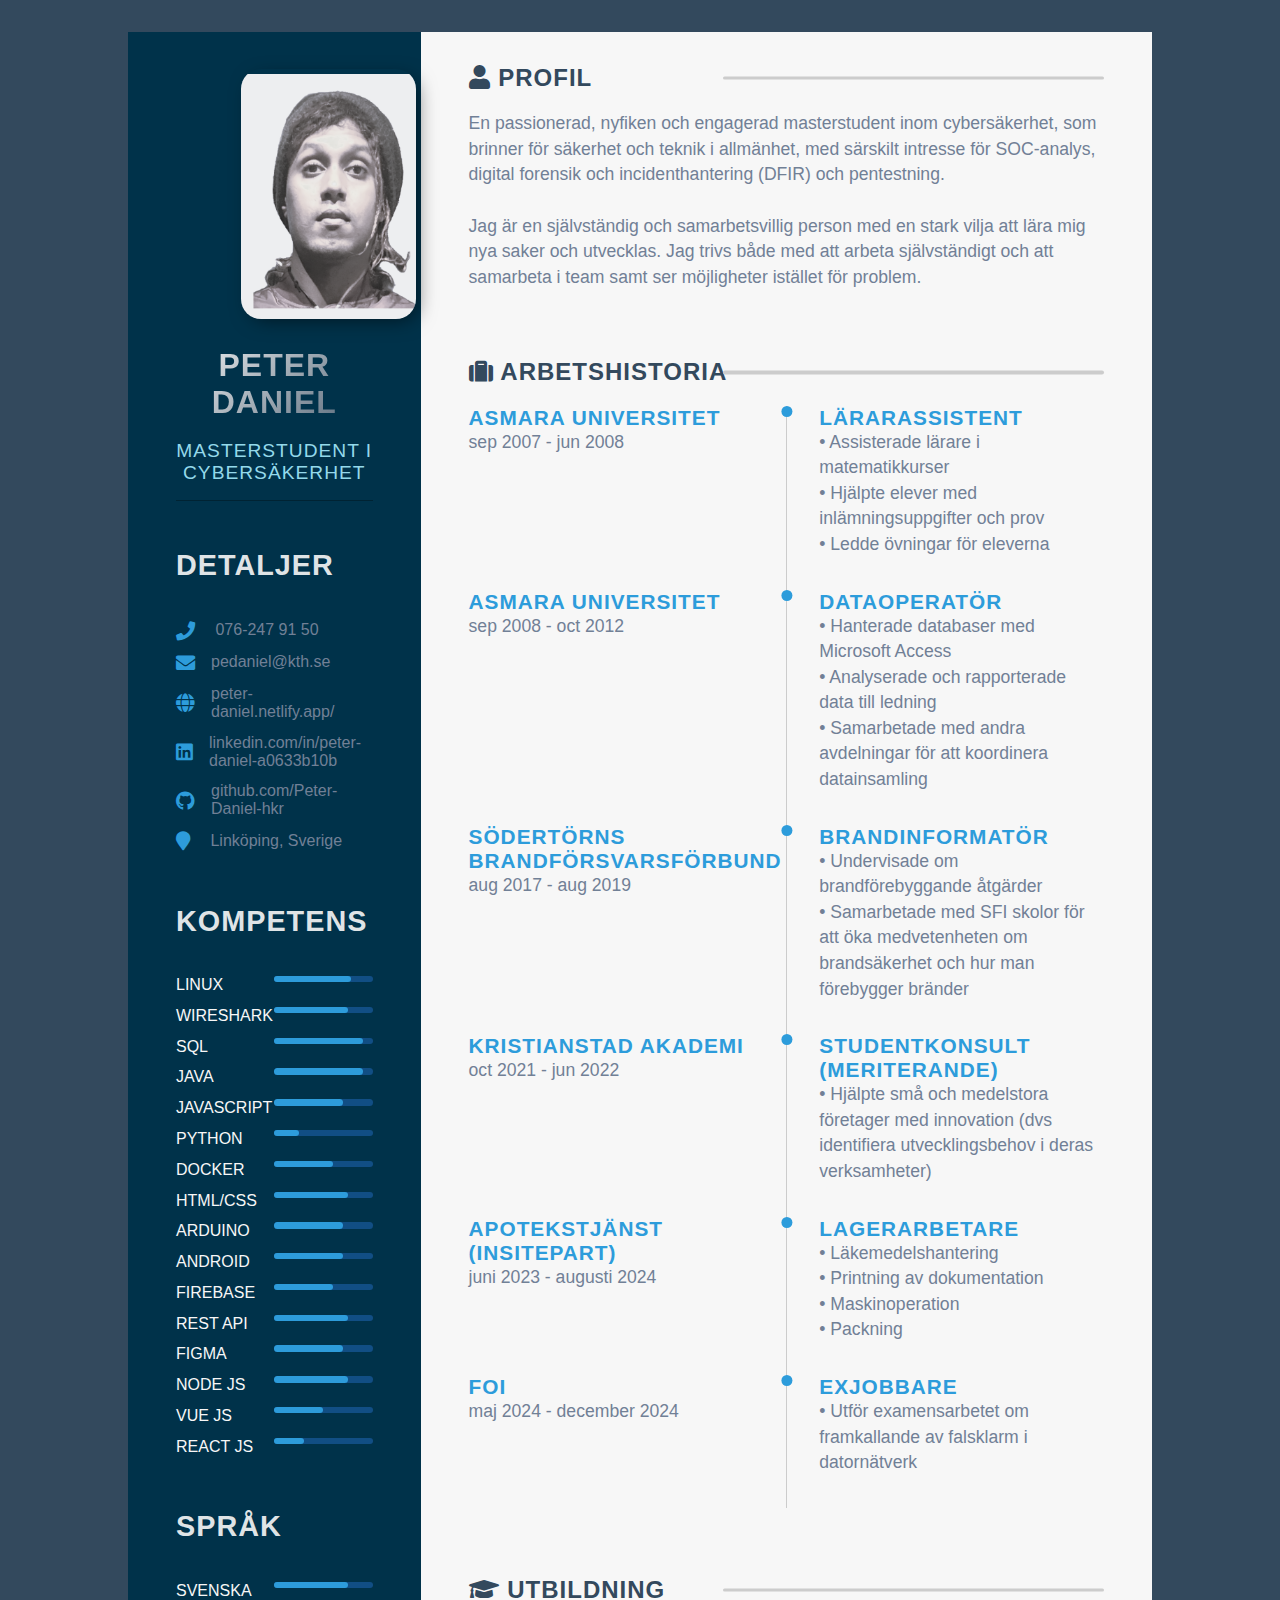
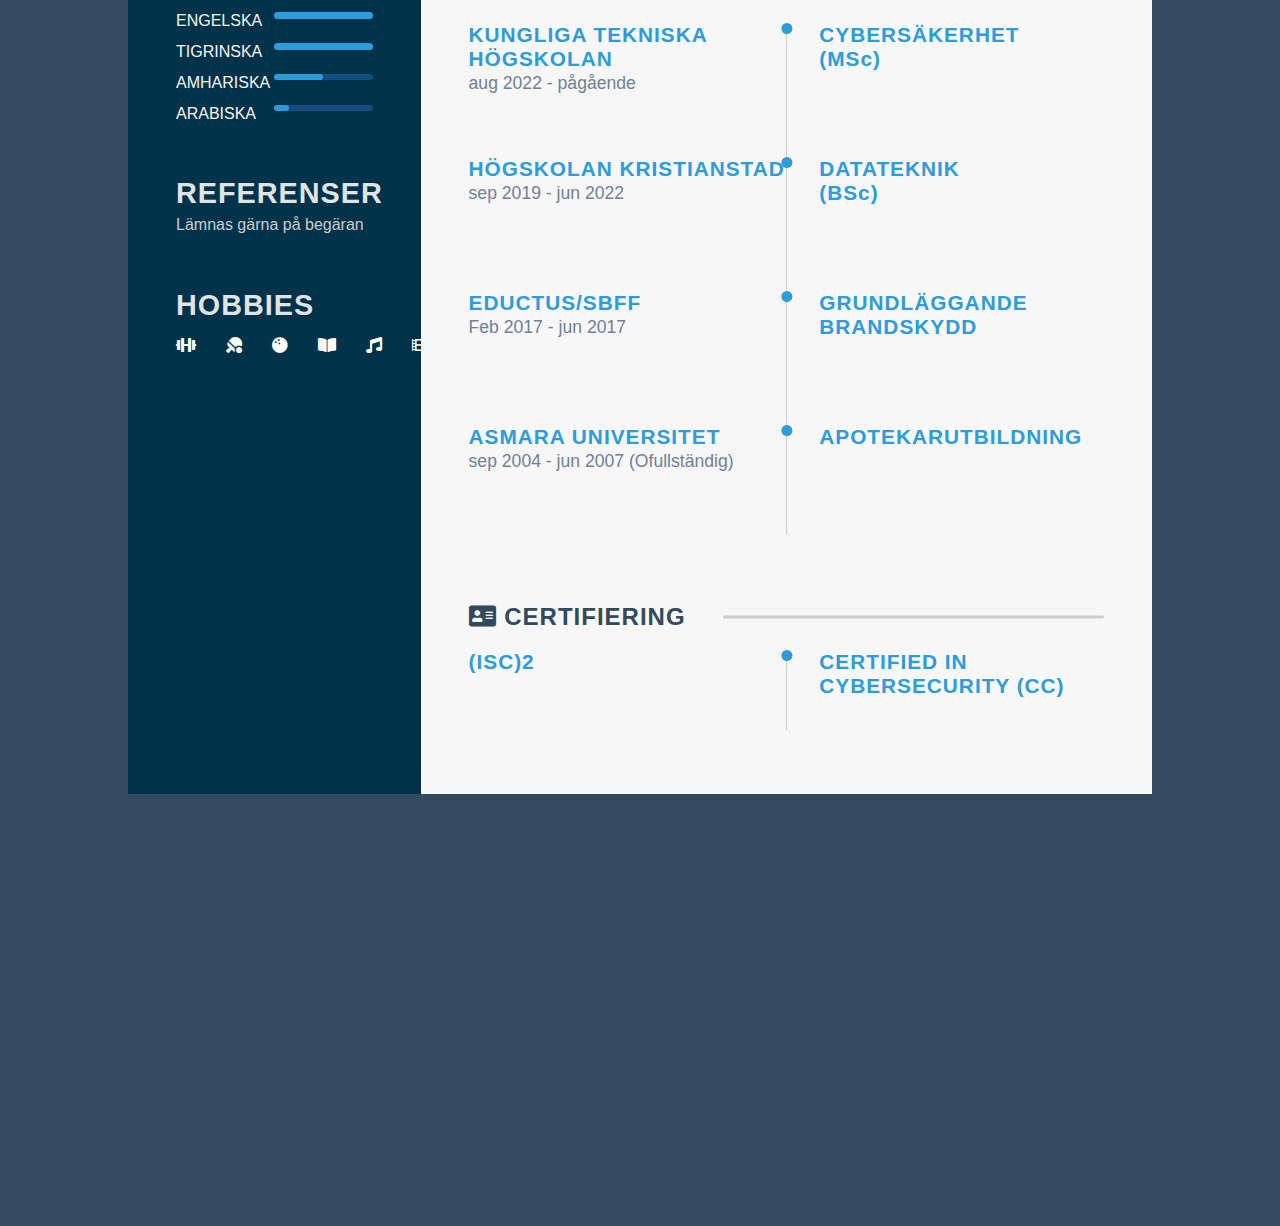
==== index.html @ f6740b8b "Update index.html" ====
<!DOCTYPE html>
<html lang="en">
<head>
    <meta charset="UTF-8">
    <meta http-equiv="X-UA-Compatible" content="IE=edge">
    <meta name="viewport" content="width=device-width, initial-scale=1.0">
    <title>Resume</title>
    <link rel="preconnect" href="https://fonts.gstatic.com">
    <link rel="stylesheet" href="assets/css/styles.css">
    <link rel="stylesheet" href="assets/css/card.css">
    <link href="https://fonts.googleapis.com/css2?family=Poppins:wght@100;300;400;600&display=swap" rel="stylesheet">
    <link
      rel="stylesheet"
      href="https://cdnjs.cloudflare.com/ajax/libs/font-awesome/5.15.3/css/all.min.css"
    />
    <script src="src/card.js" defer></script>
    <script src="src/index.js" defer></script>

</head>
<body>
    <main class="main-content">      
         <section class="left-section">
            <div class="left-content">
                <div class="profile">
                    
                <div class="image">
                    <div class="cards">
                        <div class="card card__one">
                            <img class="card__img" src="assets/images/profile_bild.png" />
                        </div>
                    </div>
                </div>
                    <h2 class="name animate-character">Peter Daniel</h2>
                    <p class="career">Masterstudent&NewLine;i Cybersäkerhet</p>
                    <!-- <p class="career">Systemutvecklare&NewLine;(Programmerare)</p> -->
                </div>
                <div class="contact-info">
                    <h3 class="main-title">Detaljer</h3>
                    <ul>
                        <li>
                            <i class="fa fa-phone"></i>
                            &nbsp;076-247 91 50
                        </li>
                        <li>
                            <i class="fa fa-envelope"></i>
                            <a href="mailto:pedaniel@kth.se" target="_blank" style="color: #718096; text-decoration: none">pedaniel@kth.se</a>
                        </li>
                        <li>
                            <i class="fa fa-globe"></i>
                            <a href="https://peter-daniel.netlify.app/" target="_blank" style="color: #718096; text-decoration: none">peter-daniel.netlify.app/</a>
                        </li>
                        <li>
                            <i class="fab fa-linkedin"></i>
                            <a href="https://www.linkedin.com/in/peter-daniel-a0633b10b" target="_blank" style="color: #718096; text-decoration: none">linkedin.com/in/peter-daniel-a0633b10b</a>
                        </li>
                        <li>
                            <i class="fab fa-github"></i>                           
                            <a href="https://github.com/Peter-Daniel-hkr" target="_blank" style="color: #718096; text-decoration: none">github.com/Peter-Daniel-hkr</a>
                        </li>
                        <li>
                            <i class="fa fa-map-marker"></i>
                            <a href="https://www.google.se/maps/place/Ekholmens+centrum,+589+25+Link%C3%B6ping/@58.3800518,15.6789358,17z/data=!3m1!4b1!4m6!3m5!1s0x46596e8451e657a3:0x955b3242e0cd2575!8m2!3d58.380049!4d15.6815107!16s%2Fg%2F1td6qvnv?entry=ttu&g_ep=EgoyMDI0MDkzMC4wIKXMDSoASAFQAw%3D%3D" target="_blank" style="color: #718096; text-decoration: none">&nbsp;Linköping, Sverige</a>

                        </li>
                    </ul>
                </div>
                <div class="skills-section">
                    <h3 class="main-title">Kompetens</h3>
                    <ul>
                        <li>
                            <p class="skill-title">Linux</p>
                            <div class="progress-bar">
                                <div class="progress linux-progress"></div>
                            </div>
                        </li>
                        <li>
                            <p class="skill-title">Wireshark</p>
                            <div class="progress-bar">
                                <div class="progress html-css-progress"></div>
                            </div>
                        </li>
                        <li>
                            <p class="skill-title">SQL</p>
                            <div class="progress-bar">
                                <div class="progress sql-progress"></div>
                            </div>
                        </li>
                        <li>
                            <p class="skill-title">Java</p>
                            <div class="progress-bar">
                                <div class="progress java-progress"></div>
                            </div>
                        </li>
                        
                        <li>
                            <p class="skill-title">Javascript</p>
                            <div class="progress-bar">
                                <div class="progress js-progress"></div>
                            </div>
                        </li>
                        <li>
                            <p class="skill-title">Python</p>
                            <div class="progress-bar">
                                <div class="progress python-progress"></div>
                            </div>
                        </li>
                        <li>
                            <p class="skill-title">Docker</p>
                            <div class="progress-bar">
                                <div class="progress docker-progress"></div>
                            </div>
                        </li>
                     
                        <li>
                            <p class="skill-title">html/css</p>
                            <div class="progress-bar">
                                <div class="progress html-css-progress"></div>
                            </div>
                        </li>
                        <li>
                            <p class="skill-title">Arduino</p>
                            <div class="progress-bar">
                                <div class="progress arduino-progress"></div>
                            </div>
                        </li>
                        <li>
                            <p class="skill-title">Android</p>
                            <div class="progress-bar">
                                <div class="progress android-progress"></div>
                            </div>
                        </li>
                        
                        <li>
                            <p class="skill-title">Firebase</p>
                            <div class="progress-bar">
                                <div class="progress firebase-progress"></div>
                            </div>
                        </li>
                        <li>
                            <p class="skill-title">REST API</p>
                            <div class="progress-bar">
                                <div class="progress rest-progress"></div>
                            </div>
                        </li>
                        <li>
                            <p class="skill-title">Figma</p>
                            <div class="progress-bar">
                                <div class="progress figma-progress"></div>
                            </div>
                        </li>
                        <li>
                            <p class="skill-title">Node JS</p>
                            <div class="progress-bar">
                                <div class="progress node-progress"></div>
                            </div>
                        </li>
                        <li>
                            <p class="skill-title">Vue JS</p>
                            <div class="progress-bar">
                                <div class="progress vue-progress"></div>
                            </div>
                        </li>
                        <li>
                            <p class="skill-title">React JS</p>
                            <div class="progress-bar">
                                <div class="progress react-progress"></div>
                            </div>
                        </li>
                    </ul>
               
                </div>
                <div class="skills-section">
                    <h3 class="main-title">Språk</h3>
                    <ul>
                        <li>
                            <p class="skill-title">Svenska</p>
                            <div class="progress-bar">
                                <div class="progress swedish-progress"></div>
                            </div>
                        </li>
                        <li>
                            <p class="skill-title">Engelska</p>
                            <div class="progress-bar">
                                <div class="progress english-progress"></div>
                            </div>
                        </li>
                        <li>
                            <p class="skill-title">Tigrinska</p>
                            <div class="progress-bar">
                                <div class="progress tigryna-progress"></div>
                            </div>
                        </li>
                          <li>
                            <p class="skill-title">Amhariska</p>
                            <div class="progress-bar">
                                <div class="progress amharic-progress"></div>
                            </div>
                        </li>
                        <li>
                            <p class="skill-title">Arabiska</p>
                            <div class="progress-bar">
                                <div class="progress arabic-progress"></div>
                            </div>
                        </li>
                    </ul>
                        
                </div>
<!--                 <div class="gps-section">
                    <h3 class="main-title">Snittbetyg</h3>
                    <div class="referee">
                        <p class="sub-para">4.79 / 5</p>                            
                    </div>                  
                </div> -->

                <div class="references-section">
                    <h3 class="main-title">Referenser</h3>
                    <div class="referee">
                        <p class="sub-para">Lämnas gärna på begäran</p>                     
                    </div>                  
                </div>

                <div class="interest">
                    <h3 class="main-title">Hobbies</h3>
                    <div class="referee">
                        <ul class="hobbies">
                            <li><i class="fa fa-dumbbell" aria-hidden="true" style="color: rgb(255, 255, 255); margin-top: 15px; margin-right: 15px"></i></li>
                            <li><i class="fa fa-table-tennis" aria-hidden="true" style="color: rgb(255, 255, 255); margin: 15px"></i></li>
                            <li><i class="fa fa-bowling-ball" aria-hidden="true" style="color: rgba(255, 255, 255); margin: 15px"></i></li>                          
                            <li><i class="fa fa-book-open" aria-hidden="true" style="color: rgb(255, 255, 255); margin: 15px"></i></li>
                            <li><i class="fa fa-music" aria-hidden="true" style="color: rgb(255, 255, 255); margin: 15px"></i></li>
                            <li><i class="fa fa-film" aria-hidden="true" style="color: rgb(255, 255, 255); margin: 15px"></i></li>
                        </ul>                     
                    </div>                  
                </div>

            </div>    
        </section>
        <section class="right-section">
            <div class="right-main-content">
                <section class="about sect">
                    <h2 class="right-title"><i class="fa fa-user"></i> Profil</h2>
                    <!-- <p class="para">
                        En driven, nyfiken, ambitös och resultatinriktad Nyexad Systemutvecklare med 
                        ett stort intresse för teknik i allmänhet och cybersäkerhet, programmering samt
                         databaser i synnerhet. Jag söker ett jobb där jag kan bidra med mina färdigheter, 
                         men även få dela mina intressen med likasinnade - väljer därför att lyfta blicken mot er!
                        <br>
                        <br>
                        Jag är en självständig och samarbetsvillig person med en stark vilja att lära mig nya saker 
                        och utvecklas. Jag är en teamplayer men arbetar naturligtvis lika effektivt ensam och ser 
                        möjligheter istället för problem. Jag tror att jag kan bli ett värderligt tillskott i ert 
                        team om jag får möjligheten.                       
                    </p> -->
                    <p class="para">
                        En passionerad, nyfiken och engagerad masterstudent inom cybersäkerhet, som brinner för säkerhet och teknik 
                        i allmänhet, med särskilt intresse för SOC-analys, digital forensik och incidenthantering (DFIR) och pentestning.
                        <br>
                        <br>
                        Jag är en självständig och samarbetsvillig person med en stark vilja att lära mig nya saker 
                        och utvecklas. Jag trivs både med att arbeta självständigt och att samarbeta i team samt ser 
                        möjligheter istället för problem.                       
                    </p>
                </section>
                
                <br>
                <br>

                <section class="experince sect">
                    <h2 class="right-title"><i class="fa fa-suitcase" ></i> Arbetshistoria</h2> 
                     <div class="timeline">
                        <div class="left-tl-content">
                            <h5 class="tl-title">Asmara Universitet</h5>
                            <p class="para">sep 2007 - jun 2008</p>
                        </div>
                        <div class="right-tl-content">
                            <div class="tl-content">
                                <h5 class="tl-title-2">Lärarassistent</h5>
                                <div class="para">
                                    <ul class="bullet">
                                        <li>• Assisterade lärare i matematikkurser</li>
                                        <li>• Hjälpte elever med inlämningsuppgifter och prov</li>
                                        <li>• Ledde övningar för eleverna</li>
                                    </ul>
                                </div>
                            </div>
                        </div>
                    </div>
                    <div class="timeline">
                        <div class="left-tl-content">
                            <h5 class="tl-title">Asmara Universitet</h5>
                            <p class="para">sep 2008 - oct 2012</p>
                        </div>
                        <div class="right-tl-content">
                            <div class="tl-content">
                                <h5 class="tl-title-2">Dataoperatör</h5>
                                <div class="para">
                                    <ul class="bullet">
                                        <li>• Hanterade databaser med Microsoft Access</li>
                                        <li>• Analyserade och rapporterade data till ledning</li>
                                        <li>• Samarbetade med andra avdelningar för att koordinera datainsamling</li>
                                    </ul>
                                </div>
                            </div>
                        </div>
                    </div>
                    <div class="timeline">
                        <div class="left-tl-content">
                            <h5 class="tl-title">Södertörns Brandförsvarsförbund</h5>
                            <p class="para">aug 2017 - aug 2019</p>
                        </div>
                        <div class="right-tl-content">
                            <div class="tl-content">
                                <h5 class="tl-title-2">Brandinformatör</h5>
                                <div class="para">
                                    <ul class="bullet">
                                        <li>• Undervisade om brandförebyggande åtgärder</li>
                                        <li>• Samarbetade med SFI skolor för att öka medvetenheten om brandsäkerhet och hur man förebygger bränder</li>
                                    </ul>
                                </div>
                            </div>
                        </div>
                    </div>
                    <div class="timeline">
                        <div class="left-tl-content">
                            <h5 class="tl-title">Kristianstad Akademi</h5>
                            <p class="para">oct 2021 - jun 2022</p>
                        </div>
                        <div class="right-tl-content">
                            <div class="tl-content">
                                <h5 class="tl-title-2">Studentkonsult (meriterande)</h5>
                                <div class="para">
                                    <ul class="bullet">
                                        <li>• Hjälpte små och medelstora företager med innovation (dvs identifiera utvecklingsbehov i deras verksamheter)</li>
                                    </ul>
                                </div>
                            </div>
                        </div>
                    </div>
                     <div class="timeline">
                        <div class="left-tl-content">
                            <h5 class="tl-title">Apotekstjänst (Insitepart)</h5>
                            <p class="para">juni 2023 - augusti 2024</p>
                        </div>
                        <div class="right-tl-content">
                            <div class="tl-content">
                                <h5 class="tl-title-2">Lagerarbetare</h5>
                                <div class="para">
                                    <ul class="bullet">
                                        <li>• Läkemedelshantering</li>
                                        <li>• Printning av dokumentation</li>
                                        <li>• Maskinoperation</li>
                                        <li>• Packning</li>
                                    </ul>
                                </div>
                            </div>
                        </div>
                    </div>
                    <div class="timeline">
                        <div class="left-tl-content">
                            <h5 class="tl-title">FOI</h5>
                            <p class="para">maj 2024 - december 2024</p>
                        </div>
                        <div class="right-tl-content">
                            <div class="tl-content">
                                <h5 class="tl-title-2">Exjobbare</h5>
                                <div class="para">
                                    <ul class="bullet">
                                        <li>• Utför examensarbetet om framkallande av falsklarm i datornätverk</li>
                                    </ul>
                                </div>
                            </div>
                        </div>
                    </div>
                </section>


                <br>
                <br>
                
                <section class="education sect">
                    <h2 class="right-title"><i class="fa fa-graduation-cap"></i> Utbildning</h2>

                    <div class="timeline">
                        <div class="left-tl-content">
                            <h5 class="tl-title">Kungliga Tekniska högskolan</h5>
                            <p class="para">aug 2022 - pågående</p>
                        </div>
                        <div class="right-tl-content">
                            <div class="tl-content">

                                <h5 class="tl-title-2"> Cybersäkerhet <h5 class="tl-title-3">(MSc)</h5>
                                <ul class="bullet">
                                    <li>&nbsp;</li>
                                    <li>&nbsp;</li>
                                    <li>&nbsp;</li>
                                </ul>
                            </div>   
                        </div>
                    </div> 
                    

                    <div class="timeline">
                        <div class="left-tl-content">
                            <h5 class="tl-title">Högskolan Kristianstad</h5>
                            <p class="para">sep 2019 - jun 2022</p>
                        </div>
                        <div class="right-tl-content">
                            <div class="tl-content">
                                <h5 class="tl-title-2">DATATEKNIK <h5 class="tl-title-3">(BSc)</h5></h5>
                                <ul class="bullet">
                                    <li>&nbsp;</li>
                                    <li>&nbsp;</li>
                                    <li>&nbsp;</li>
                                </ul>
                            </div>
                        </div>
                   
                    </div>

                    <div class="timeline">
                        <div class="left-tl-content">
                            <h5 class="tl-title">Eductus/SBFF</h5>
                            <p class="para">Feb 2017 - jun 2017</p>
                        </div>
                        <div class="right-tl-content">
                            <div class="tl-content">
                                <h5 class="tl-title-2">Grundläggande Brandskydd</h5>
                                <ul class="bullet">
                                    <li>&nbsp;</li>
                                    <li>&nbsp;</li>
                                    <li>&nbsp;</li>
                                </ul>
                            </div>
                        </div>
                   
                    </div>
                   
                    <div class="timeline">
                        <div class="left-tl-content">
                            <h5 class="tl-title">Asmara Universitet</h5>
                            <p class="para">sep 2004 - jun 2007 (Ofullständig)</p>
                        </div>
                        <div class="right-tl-content">
                            <div class="tl-content">
                                <h5 class="tl-title-2">Apotekarutbildning</h5>
                                <ul class="bullet">
                                    <li>&nbsp;</li>
                                    <li>&nbsp;</li>
                                    <li>&nbsp;</li>
                                </ul>
                            </div>
                        </div>
                   
                    </div>
                </section>    
                
                <br>
                <br>
                <section class="experince sect">
                    <h2 class="right-title"><i class="fa fa-address-card" ></i> Certifiering</h2>
                    <div class="timeline">
                        <div class="left-tl-content">
                            <h5 class="tl-title">(ISC)2</h5>  
                        </div>
                        <div class="right-tl-content">
                            <div class="tl-content">
                                <h5 class="tl-title-2">Certified in Cybersecurity (CC)</h5>
                            </div>
                        </div>
                        <div data-iframe-width="150" data-iframe-height="270" data-share-badge-id="04fa34ea-1449-45a4-acf8-55c9d70e0dee" data-share-badge-host="https://www.credly.com"></div>
                    </div>

                    

                </section>
    </main> 

    <div id="map"></div>

    <!-- Async script executes immediately and must be after any DOM elements used in callback. -->
    <!-- <script
      src="https://maps.googleapis.com/maps/api/js?key=YOUR_API_KEY&callback=initMap&libraries=&v=weekly"
      async>
    </script> -->
    <script type="text/javascript" async src="//cdn.credly.com/assets/utilities/embed.js"></script>
</body>
</html>
---- assets/css/styles.css ----
* {
  padding: 0;
  margin: 0;
  box-sizing: border-box;
  list-style: none;
  font-family: "Nunito", sans-serif;
}

body {
  background-color: rgba(51, 73, 93, 1);
}

.main-content {
  min-height: 100vh;
  width: 80%;
  margin: 2rem auto;
  display: grid;
  grid-template-columns: repeat(7, 1fr);
}

.left-section {
  grid-column: span 2;
  height: 100%;
  background-color: #00324a;
}
.right-section {
  grid-column: span 5;
  background-color: #f7f7f7;
  height: 100%;
}

.left-content {
  padding: 2rem 3rem;
}
.profile {
  width: 100%;
  border-bottom: 1px solid #002333;
}

.image {
  width: 100%;
  text-align: center;
  margin-left: 290px;
}

.name {
  font-size: 2rem;
  color: white;
  text-align: center;
  text-transform: uppercase;
  letter-spacing: 1px;
  padding: 1.2rem 0;
}

.animate-character {
  text-transform: uppercase;
  background-image: linear-gradient(-225deg, #fff 0%, rgba(51, 73, 93, 1) 67%);
  background-size: auto auto;
  background-clip: border-box;
  background-size: 200% auto;
  color: #fff;
  background-clip: text;
  /* text-fill-color: transparent; */
  -webkit-background-clip: text;
  -webkit-text-fill-color: transparent;
  animation: textclip 2s linear infinite;
  display: inline-block;
  /* font-size: 190px; */
}

@keyframes textclip {
  to {
    background-position: 200% center;
  }
}

.career {
  font-size: 1.2rem;
  color: #94d9ea;
  text-align: center;
  text-transform: uppercase;
  letter-spacing: 1px;
  padding-bottom: 1rem;
}

.main-title {
  font-size: 1.8rem;
  text-transform: uppercase;
  letter-spacing: 1px;
  color: #f7f7f7ec;
  padding-top: 3rem;
}

.contact-info ul {
  padding-top: 2rem;
}

.contact-info ul li {
  padding: 0.4rem 0;
  display: flex;
  align-items: center;
  color: #718096;
}
.contact-info ul li i {
  padding-right: 1rem;
  font-size: 1.2rem;
  color: #2d9cdb;
}

.contact-info ul li i:hover {
  padding-right: 1rem;
  font-size: 1.2rem;
  color: #fff;
  box-shadow: 0 0 120px #fff;
  transition: 1s;
}

.skills-section ul {
  padding-top: 2rem;
}
.skills-section ul li {
  display: grid;
  grid-template-columns: repeat(2, 1fr);
  padding: 0.4rem 0;
}

.progress-bar {
  width: 100%;
  height: 0.4rem;
  background-color: #2f81ed5b;
  position: relative;
  border-radius: 12px;
}
.progress {
  height: 100%;
  position: absolute;
  left: 0;
  background-color: #2d9cdb;
  border-radius: 12px;
}
.js-progress {
  width: 70%;
}
.python-progress {
  width: 25%;
}
.java-progress {
  width: 90%;
}
.docker-progress {
  width: 60%;
}
.arduino-progress {
  width: 70%;
}
.android-progress {
  width: 70%;
}
.linux-progress {
  width: 78%;
}
.firebase-progress {
  width: 60%;
}
.figma-progress {
  width: 70%;
}
.sql-progress {
  width: 90%;
}
.html-css-progress {
  width: 75%;
}
.rest-progress {
  width: 75%;
}
.node-progress {
  width: 75%;
}
.vue-progress {
  width: 50%;
}
.react-progress {
  width: 30%;
}
.swedish-progress {
  width: 75%;
}
.english-progress {
  width: 100%;
}
.tigryna-progress {
  width: 100%;
}
.arabic-progress {
  width: 15%;
}
.amharic-progress {
  width: 50%;
}

i:hover {
  color: #2d9cdb;
  box-shadow: 0 0 120px #2d9cdb;
  transition: 1s;
}

.skill-title {
  text-transform: uppercase;
  color: #f7f7f7;
  font-size: 1rem;
}

.sub-title {
  padding-top: 2rem;
  font-size: 1.2rem;
  text-transform: uppercase;
  color: #f7f7f7;
}

.sub-para {
  color: #ccc;
  padding: 0.4rem 0;
}

.references-section li {
  color: #ccc;
  padding: 0.2rem 0;
}
.references-section li i {
  padding-right: 0.5rem;
  font-size: 1.2rem;
  color: #2d9cdb;
}

.right-main-content {
  padding: 2rem 3rem;
}

.right-title {
  letter-spacing: 1px;
  text-transform: uppercase;
  color: rgba(51, 73, 93, 1);
  margin-bottom: 1.2rem;
  position: relative;
}

.right-title::after {
  content: "";
  position: absolute;
  width: 60%;
  height: 0.2rem;
  background-color: #ccc;
  border-radius: 12px;
  right: 0;
  top: 50%;
  transform: translateY(-50%);
}

.para {
  line-height: 1.6rem;
  color: #718096;
  font-size: 1.1rem;
}

ul .bullet {
  list-style-image: url("/assets/images/square-rounded-32.gif");
}

.hobbies {
  display: flex;
  justify-content: start;
  align-items: space-around;
  /* margin-right: 10px; */
}

.sect {
  padding-bottom: 2rem;
}

.timeline {
  display: grid;
  grid-template-columns: repeat(2, 1fr);
}

.tl-title {
  letter-spacing: 1px;
  font-size: 1.3rem;
  color: #2d9cdb;
  text-transform: uppercase;
}

.tl-title-2 {
  letter-spacing: 1px;
  font-size: 1.3rem;
  color: #2d9cdb;
  text-transform: uppercase;
}
.tl-title-3 {
  letter-spacing: 1px;
  font-size: 1.3rem;
  color: #2d9cdb;
}
.tl-content {
  border-left: 1px solid #ccc;
  padding-left: 2rem;
  position: relative;
  padding-bottom: 2rem;
}

.tl-title-2::before {
  content: "";
  position: absolute;
  width: 0.7rem;
  height: 0.7rem;
  background-color: #2d9cdb;
  border-radius: 50%;
  transform: translateX(-50%);
  left: 0;
}

/* Set the size of the div element that contains the map */
#map {
  height: 400px;
  /* The height is 400 pixels */
  width: 100%;
  /* The width is the width of the web page */
}

/*Media Querries*/
@media screen and (max-width: 823px) {
  .right-title::after {
    width: 40%;
  }
}
@media screen and (max-width: 681px) {
  .right-title::after {
    width: 30%;
  }
}
@media screen and (max-width: 780px) {
  .timeline {
    grid-template-columns: repeat(1, 1fr);
  }
}
@media screen and (max-width: 780px) {
  .left-section {
    grid-column: span 3;
  }
  .right-section {
    grid-column: span 4;
  }
}
@media screen and (max-width: 1200px) {
  .main-content {
    grid-template-columns: repeat(1, 1fr);
  }
}

@media screen and (max-width: 700px) {
  .profile img {
    width: 60%;
  }
  .image {
    margin-left: 250px;
    object-fit: cover;
  }
}
@media screen and (max-width: 390px) {
  .name {
    font-size: 1.5rem;
  }
  .image {
    margin-left: 250px;
    object-fit: cover;
  }
}

/* ipad */
@media (min-width: 701px) and (max-width: 1024px) and (orientation: portrait) {
  .image {
    margin-left: 660px;
    object-fit: cover;
  }
  .name {
    margin-left: 140px;
  }
}

/* iphone */
@media screen and (max-device-width: 600px), screen and (max-width: 480px) {
  .image {
    margin-left: 250px;
  }
  .name {
    margin-left: 15px;
  }
}
---- assets/css/card.css ----
.card {
  top: 25%;
  left: -120%;
  /* background: rgba(245, 245, 245, 0.4); */
  background: transparent;
  border-radius: 20px;
  box-shadow: 5px 5px 20px -5px rgba(0, 0, 0, 0.6);
  cursor: pointer;
  display: inline-block;
  height: 250px;
  overflow: hidden;
  perspective: 1200px;
  position: relative;
  transform-style: preserve-3d;
  transform: translatez(35px);
  transition: transform 200ms ease-out;
  width: 175px;
  text-align: center;
  margin: 5px;
}

.card__img {
  position: relative;
  height: 100%;
}

.card__one .card__img {
  top: 5px;
  left: -4px;
  height: 100%;
}
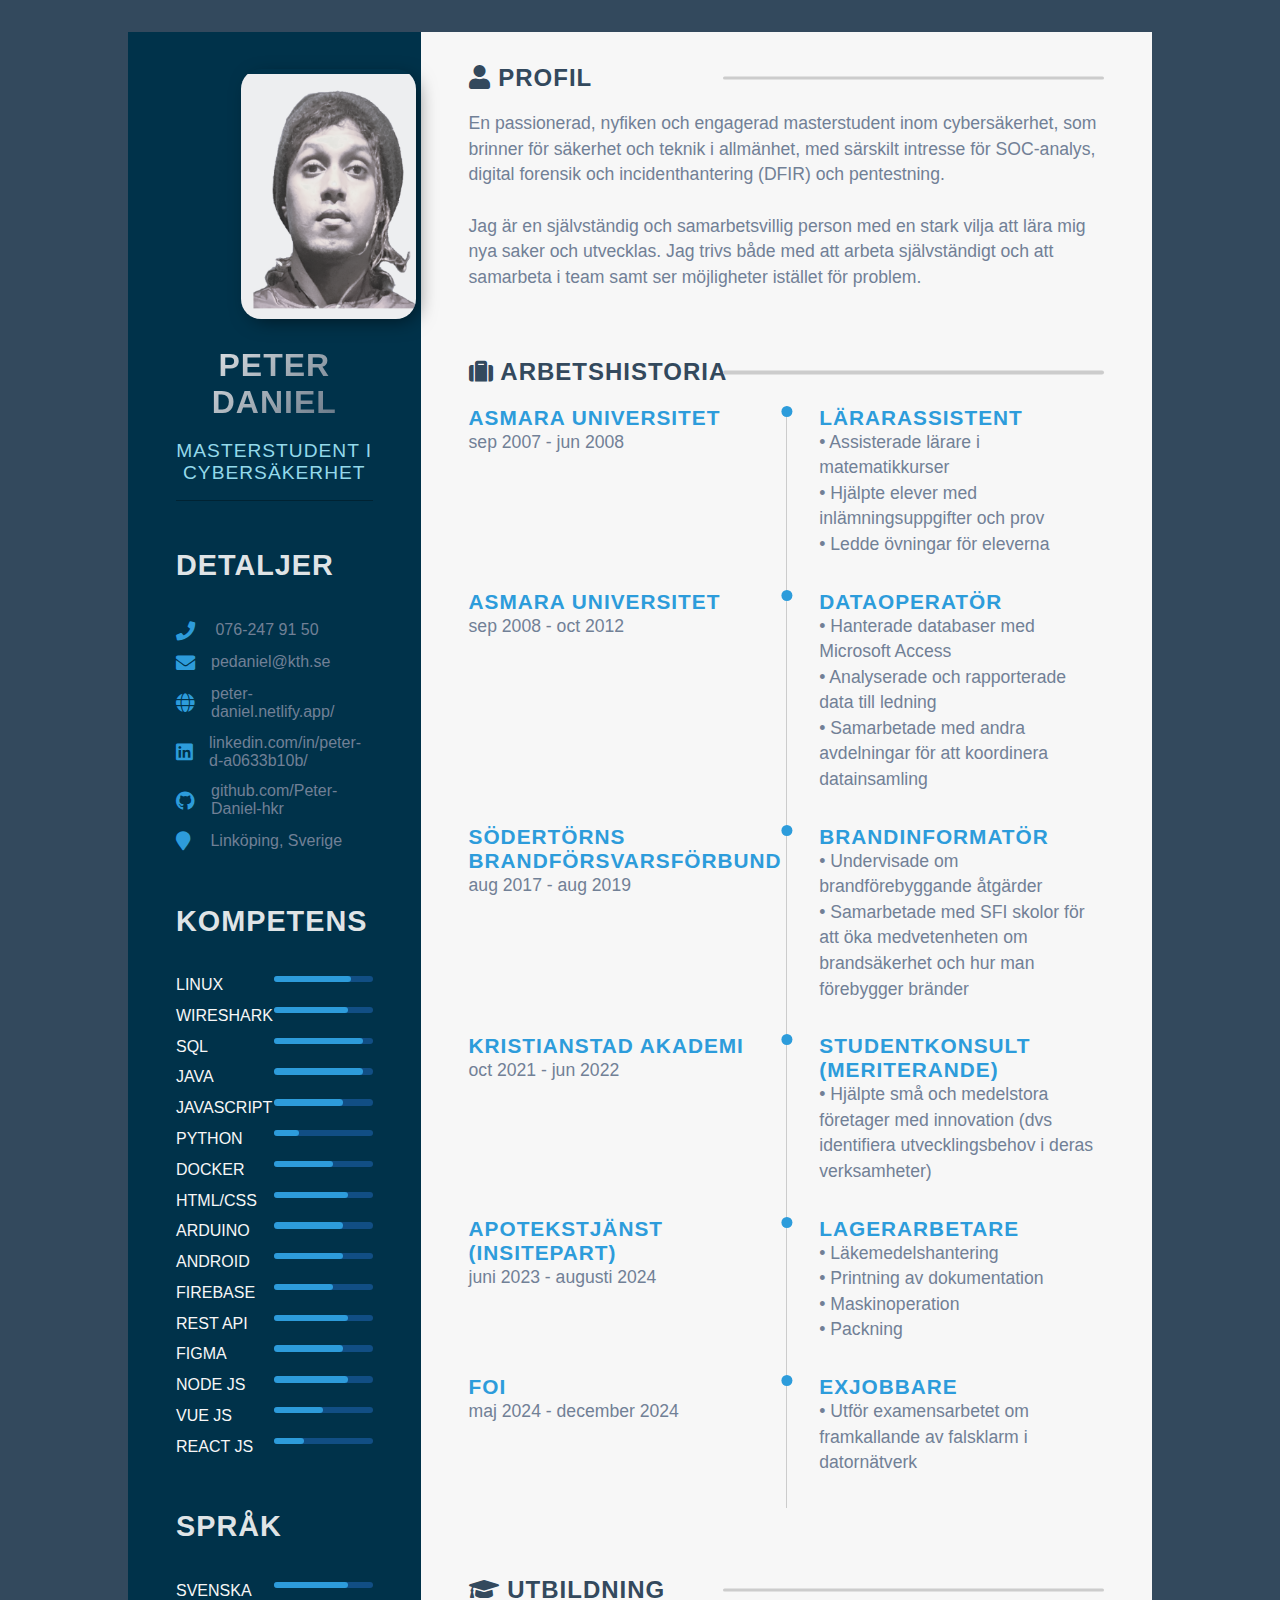
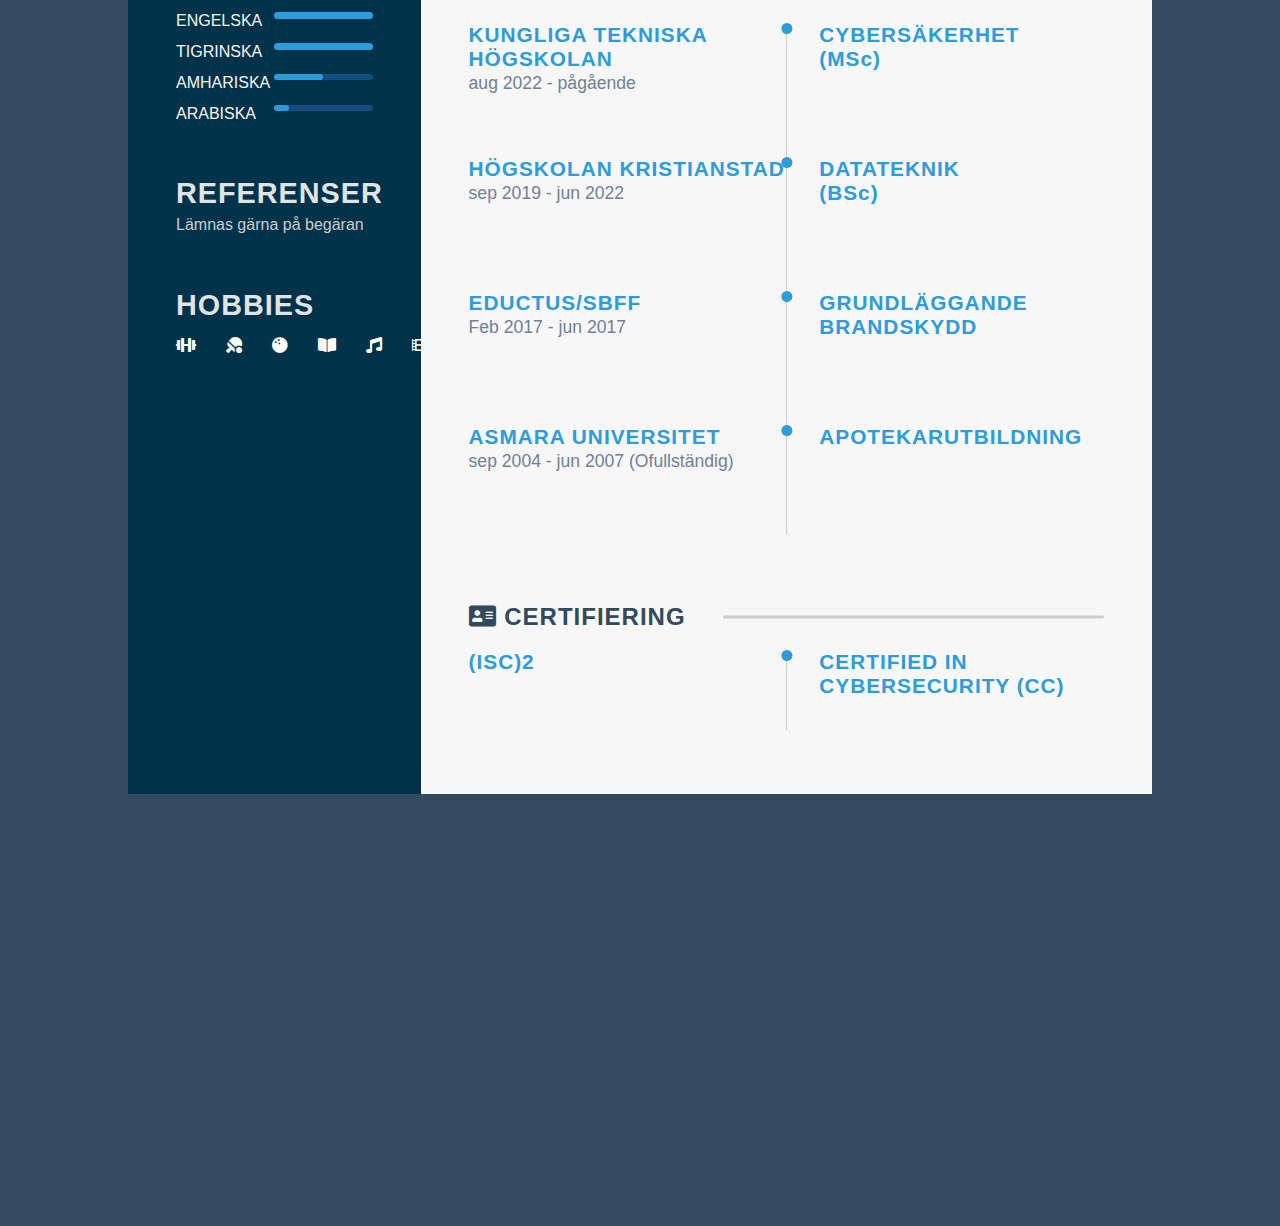
==== commit af823b46: "Update index.html" ====
--- a/index.html
+++ b/index.html
@@ -51,7 +51,7 @@
                         </li>
                         <li>
                             <i class="fab fa-linkedin"></i>
-                            <a href="https://www.linkedin.com/in/peter-daniel-a0633b10b" target="_blank" style="color: #718096; text-decoration: none">linkedin.com/in/peter-daniel-a0633b10b</a>
+                            <a href="https://www.linkedin.com/in/peter-d-a0633b10b/" target="_blank" style="color: #718096; text-decoration: none">linkedin.com/in/peter-d-a0633b10b/</a>
                         </li>
                         <li>
                             <i class="fab fa-github"></i>                           
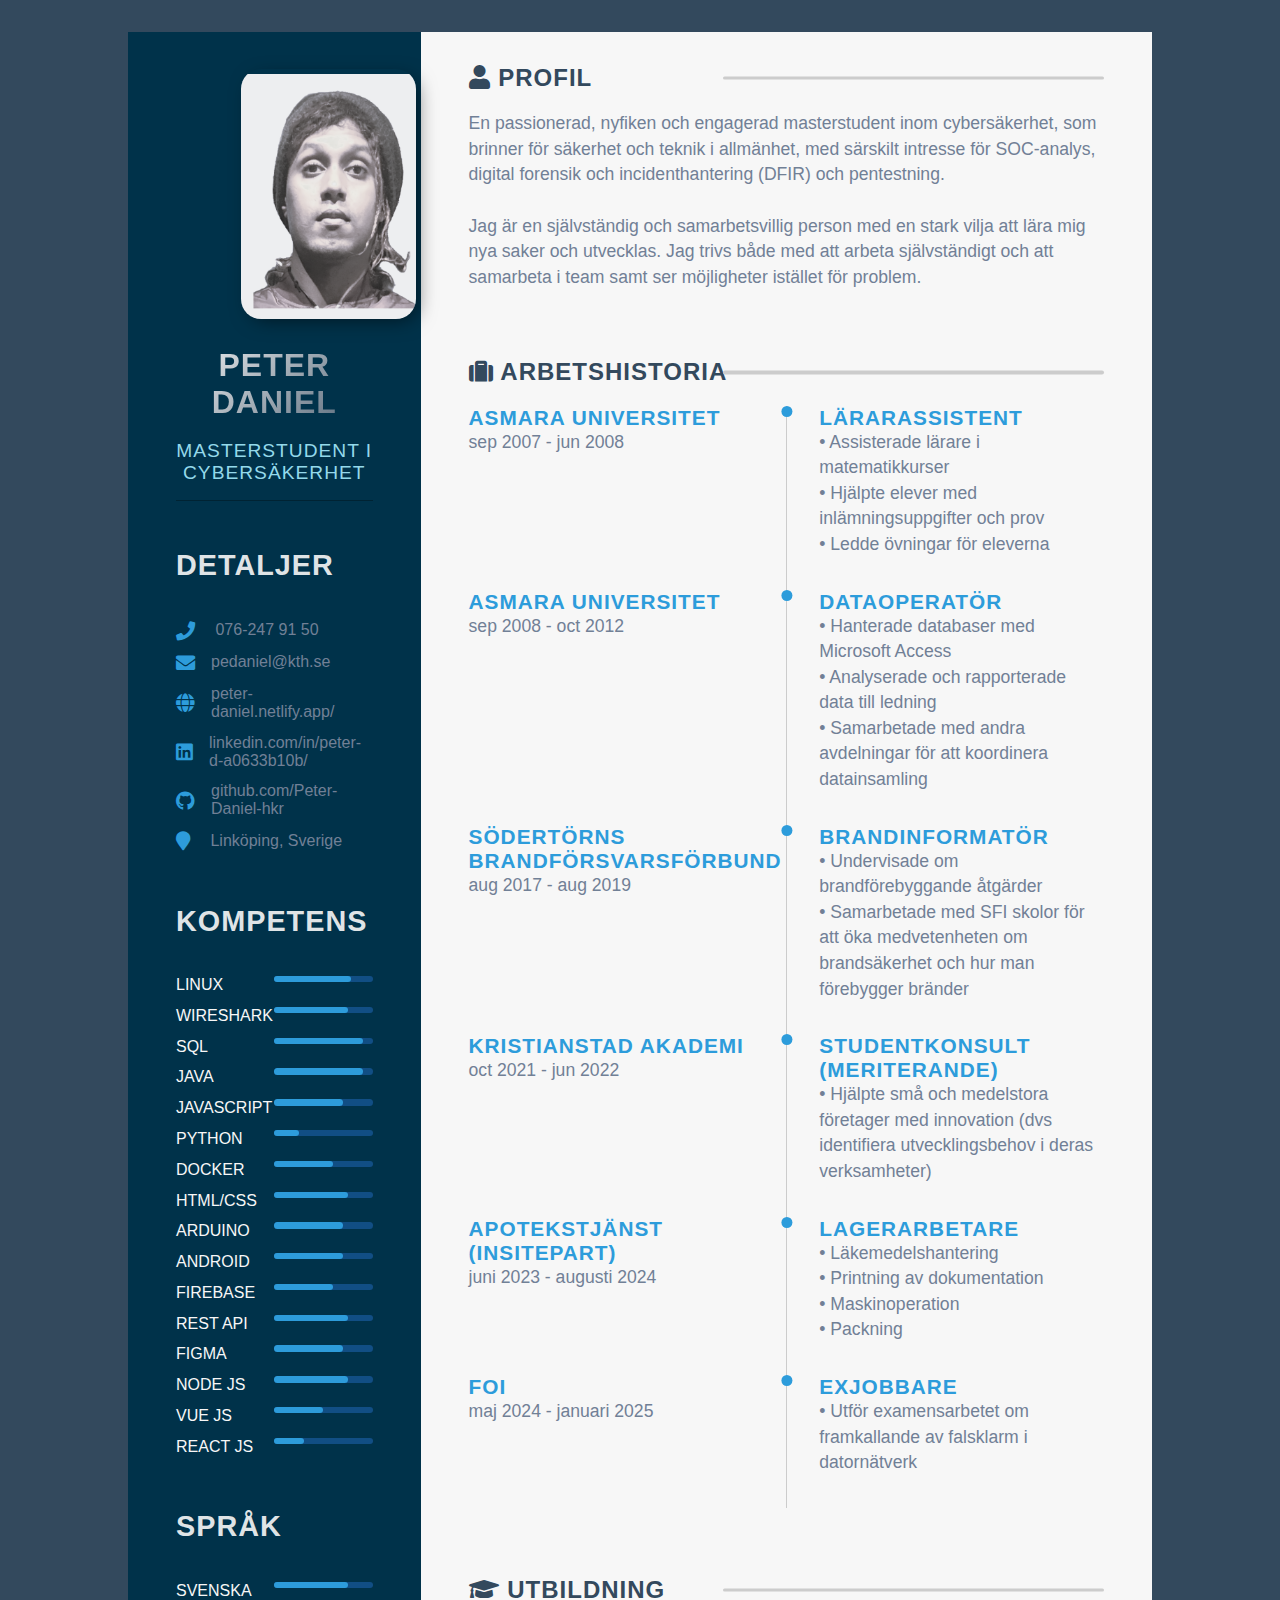
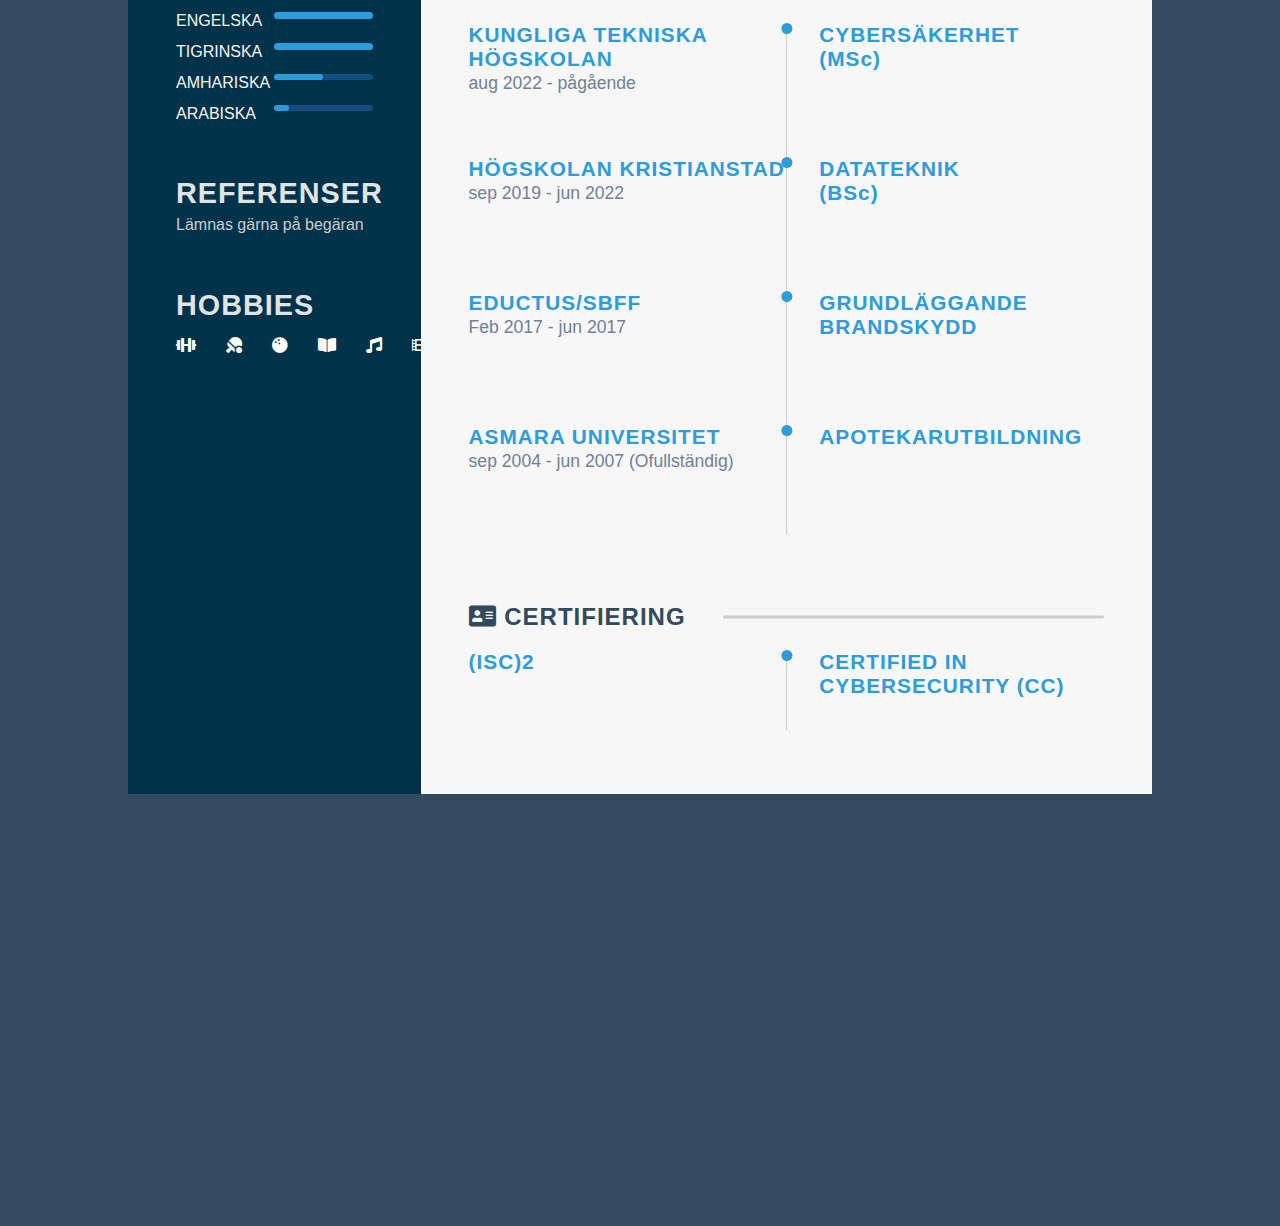
==== commit 03928af8: "Update index.html" ====
--- a/index.html
+++ b/index.html
@@ -358,7 +358,7 @@
                     <div class="timeline">
                         <div class="left-tl-content">
                             <h5 class="tl-title">FOI</h5>
-                            <p class="para">maj 2024 - december 2024</p>
+                            <p class="para">maj 2024 - januari 2025</p>
                         </div>
                         <div class="right-tl-content">
                             <div class="tl-content">
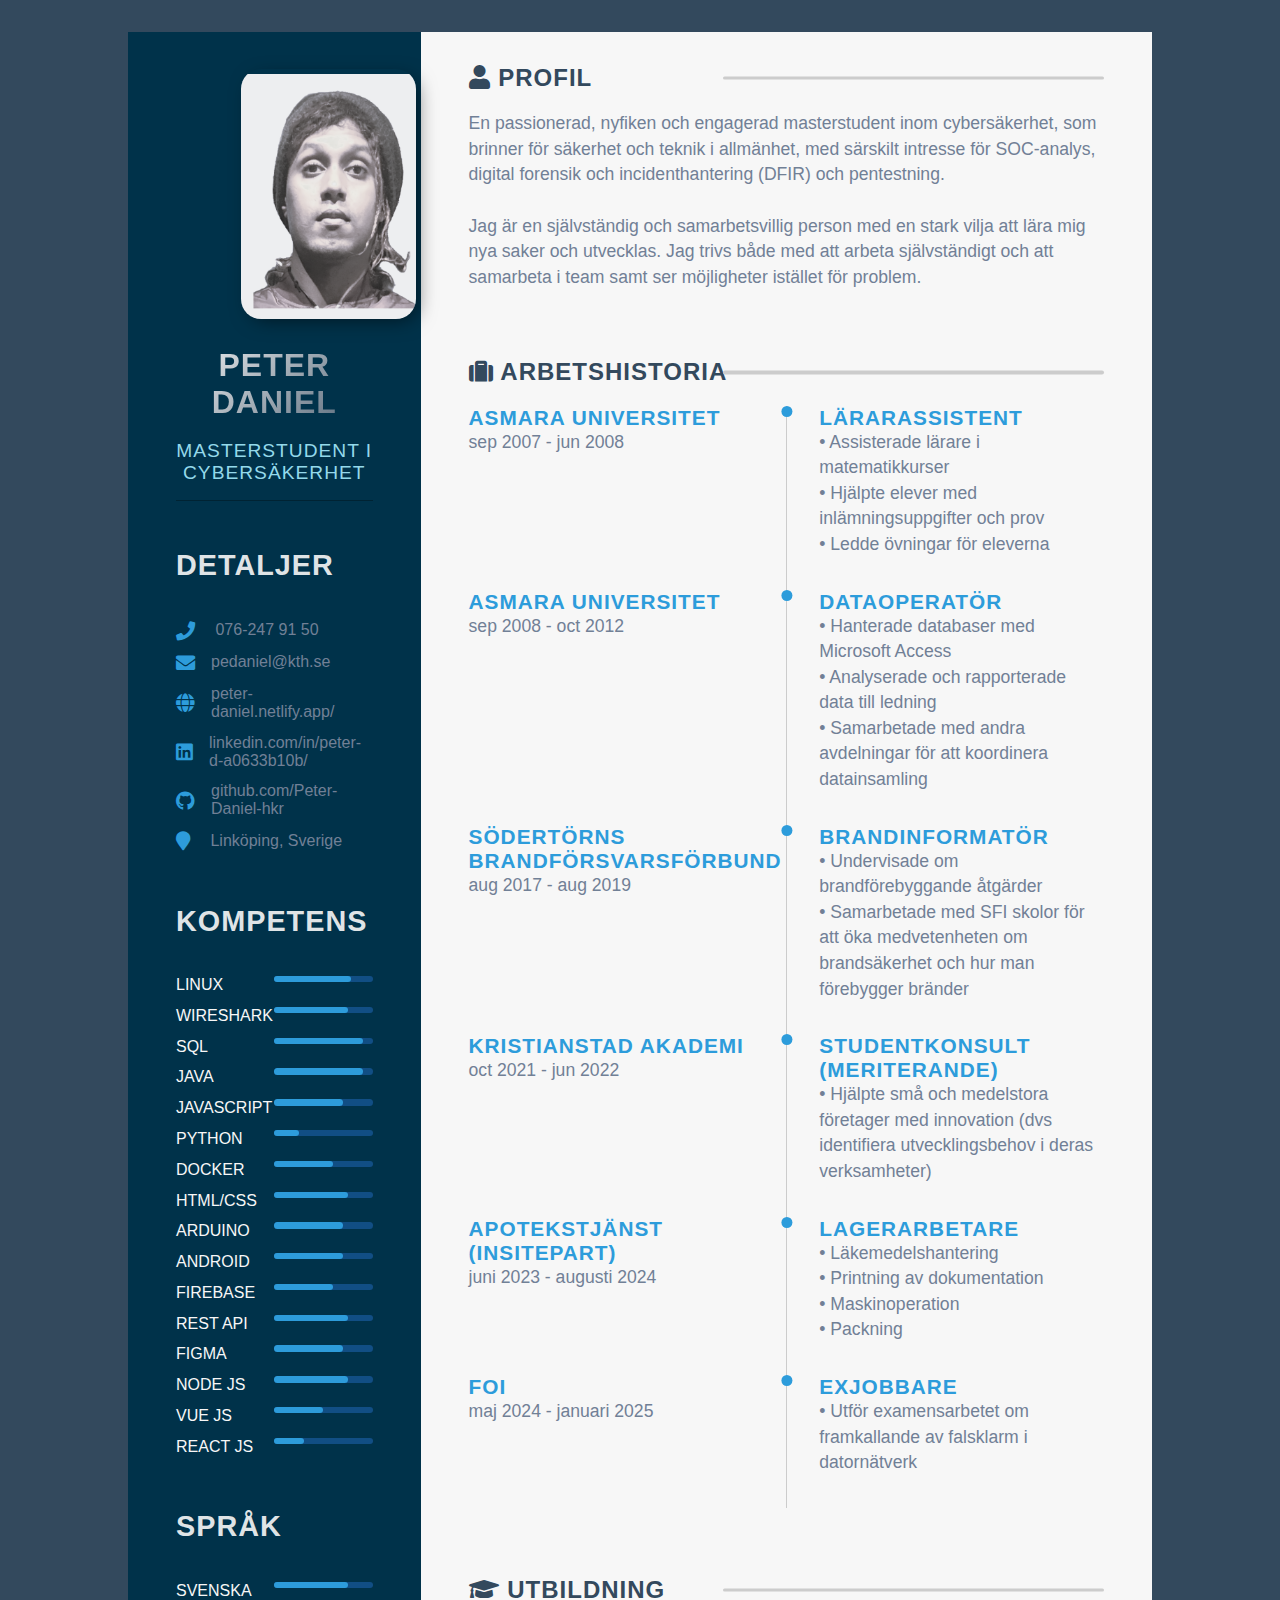
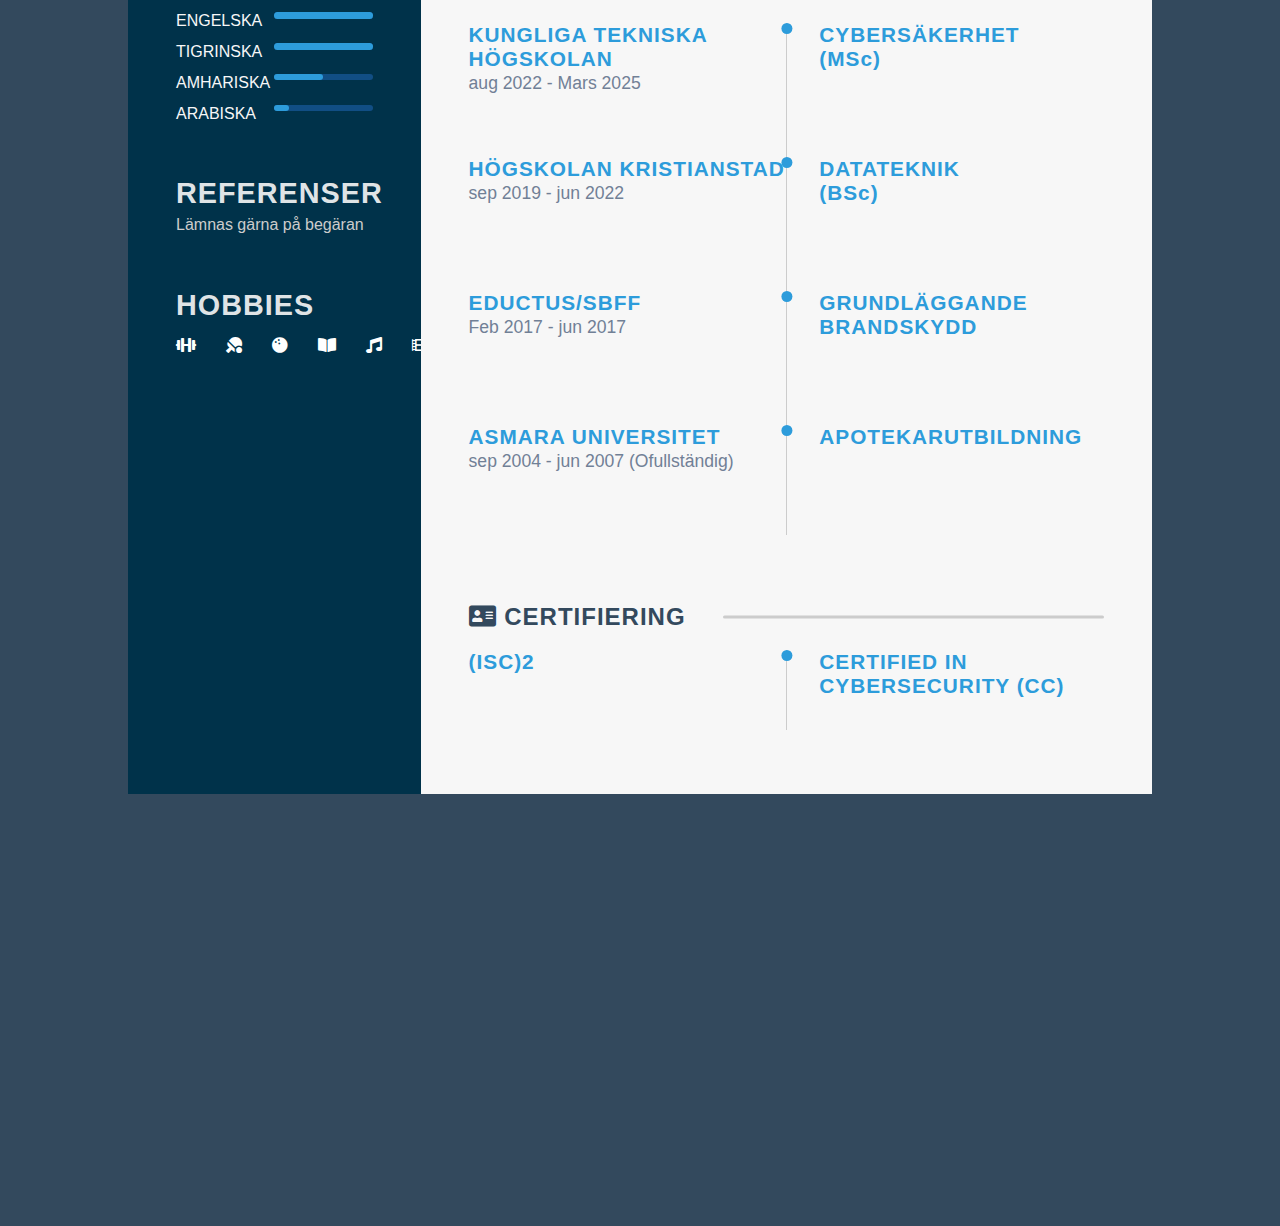
==== commit 05259abf: "Update index.html" ====
--- a/index.html
+++ b/index.html
@@ -383,7 +383,7 @@
                     <div class="timeline">
                         <div class="left-tl-content">
                             <h5 class="tl-title">Kungliga Tekniska högskolan</h5>
-                            <p class="para">aug 2022 - pågående</p>
+                            <p class="para">aug 2022 - Mars 2025</p>
                         </div>
                         <div class="right-tl-content">
                             <div class="tl-content">
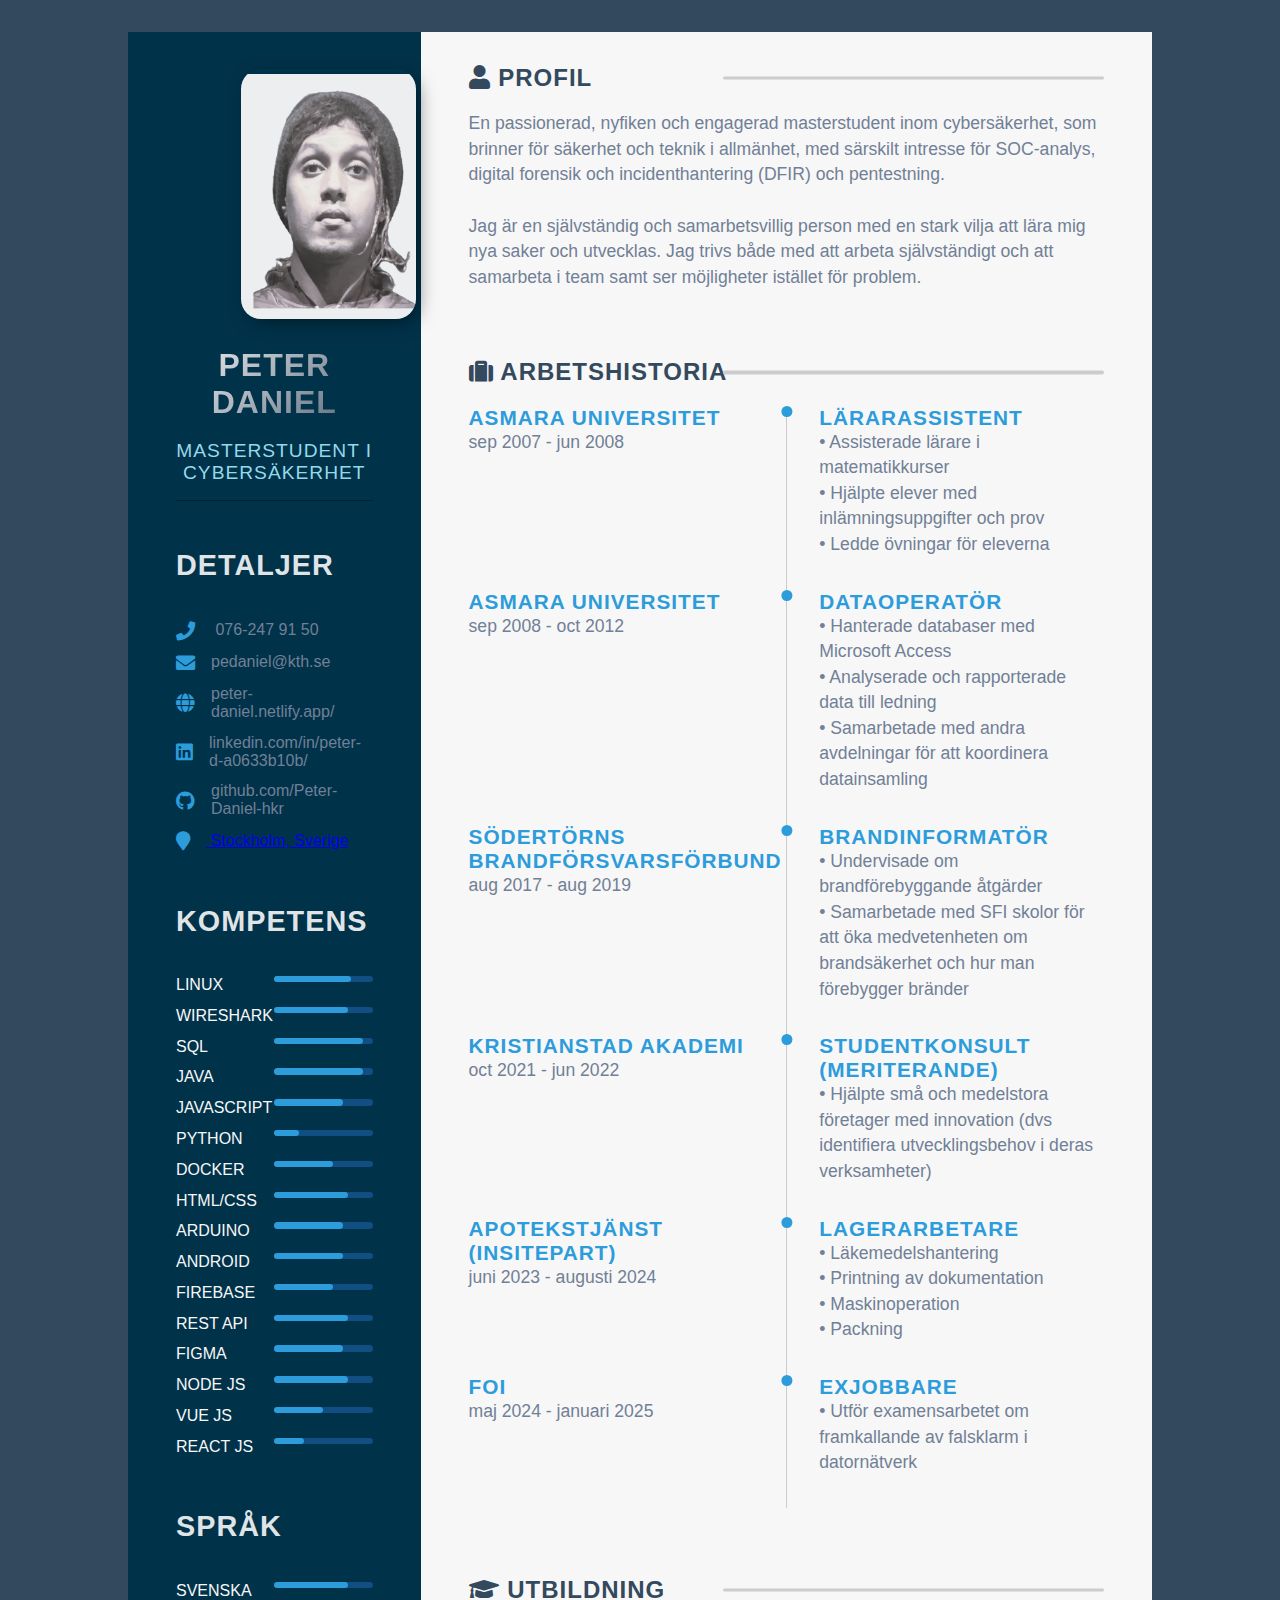
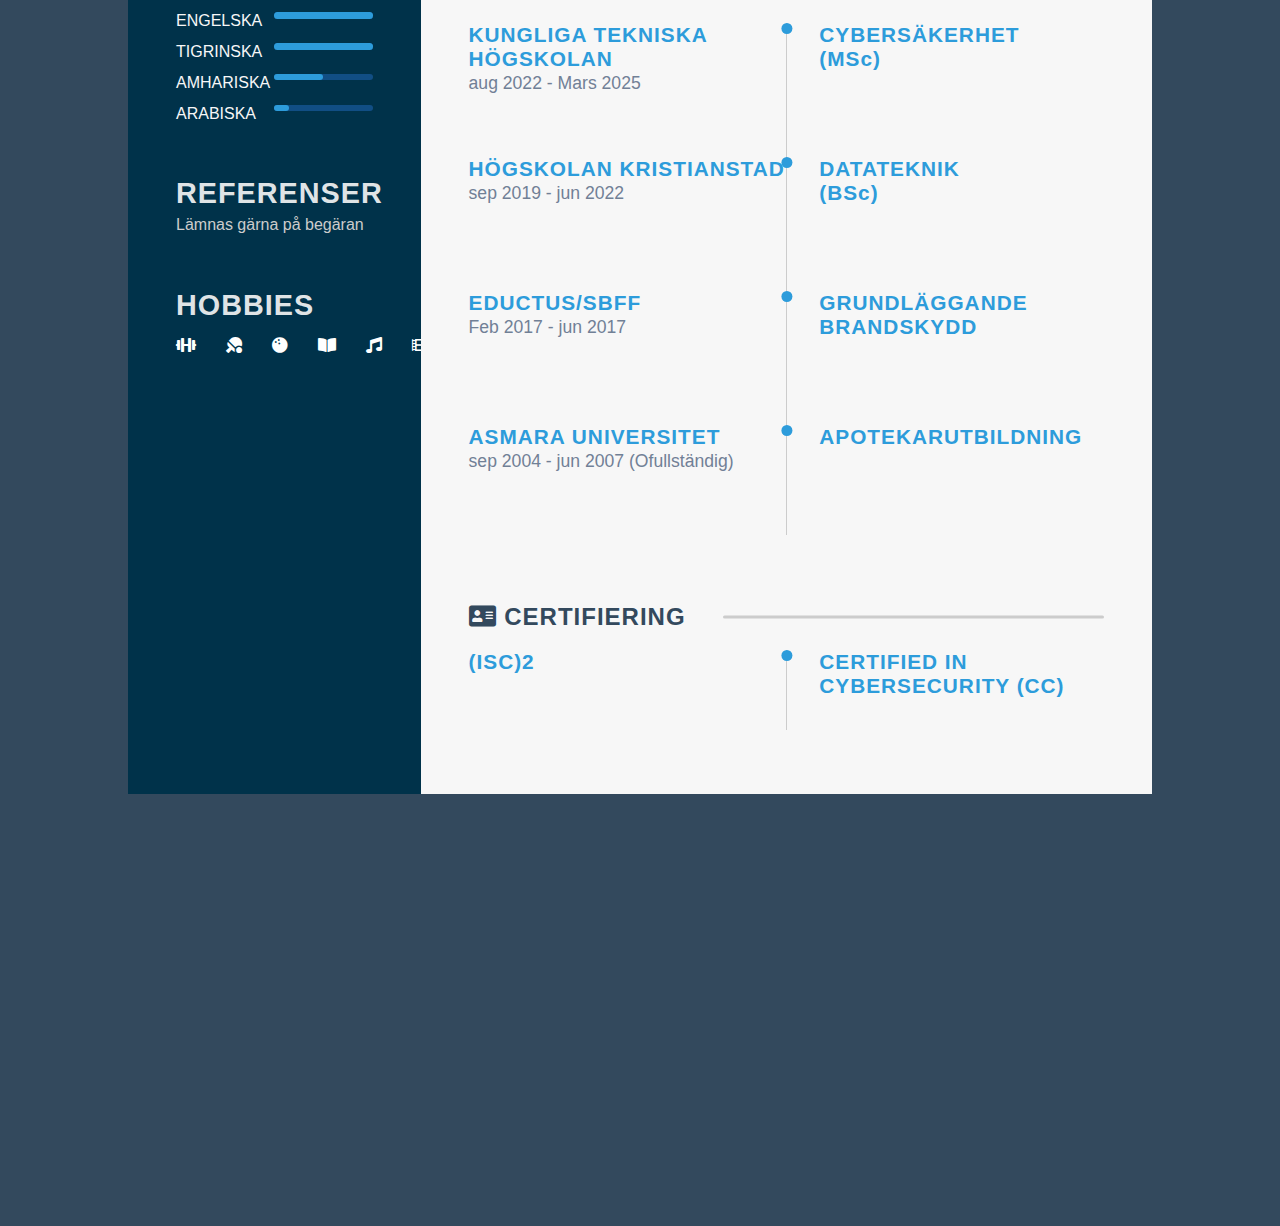
==== commit 220e1d79: "Update index.html" ====
--- a/index.html
+++ b/index.html
@@ -59,7 +59,7 @@
                         </li>
                         <li>
                             <i class="fa fa-map-marker"></i>
-                            <a href="https://www.google.se/maps/place/Ekholmens+centrum,+589+25+Link%C3%B6ping/@58.3800518,15.6789358,17z/data=!3m1!4b1!4m6!3m5!1s0x46596e8451e657a3:0x955b3242e0cd2575!8m2!3d58.380049!4d15.6815107!16s%2Fg%2F1td6qvnv?entry=ttu&g_ep=EgoyMDI0MDkzMC4wIKXMDSoASAFQAw%3D%3D" target="_blank" style="color: #718096; text-decoration: none">&nbsp;Linköping, Sverige</a>
+                            <a href="https://www.google.se/maps/place/Ladug%C3%A5rdsg%C3%A4rdet,+%C3%96stermalm,+Stockholm,+Sweden/@59.3424964,18.0969279,14z/data=!3m1!4b1!4m6!3m5!1s0x465f798339577869:0x95e473a8d998ab8f!8m2!3d59.3395198!4d18.114564!16zL20vMDUwdzQ2?entry=ttu&g_ep=EgoyMDI1MDIxOS4xIKXMDSoJLDEwMjExNDUzSAFQAw%3D%3D">&nbsp;Stockholm, Sverige</a>
 
                         </li>
                     </ul>
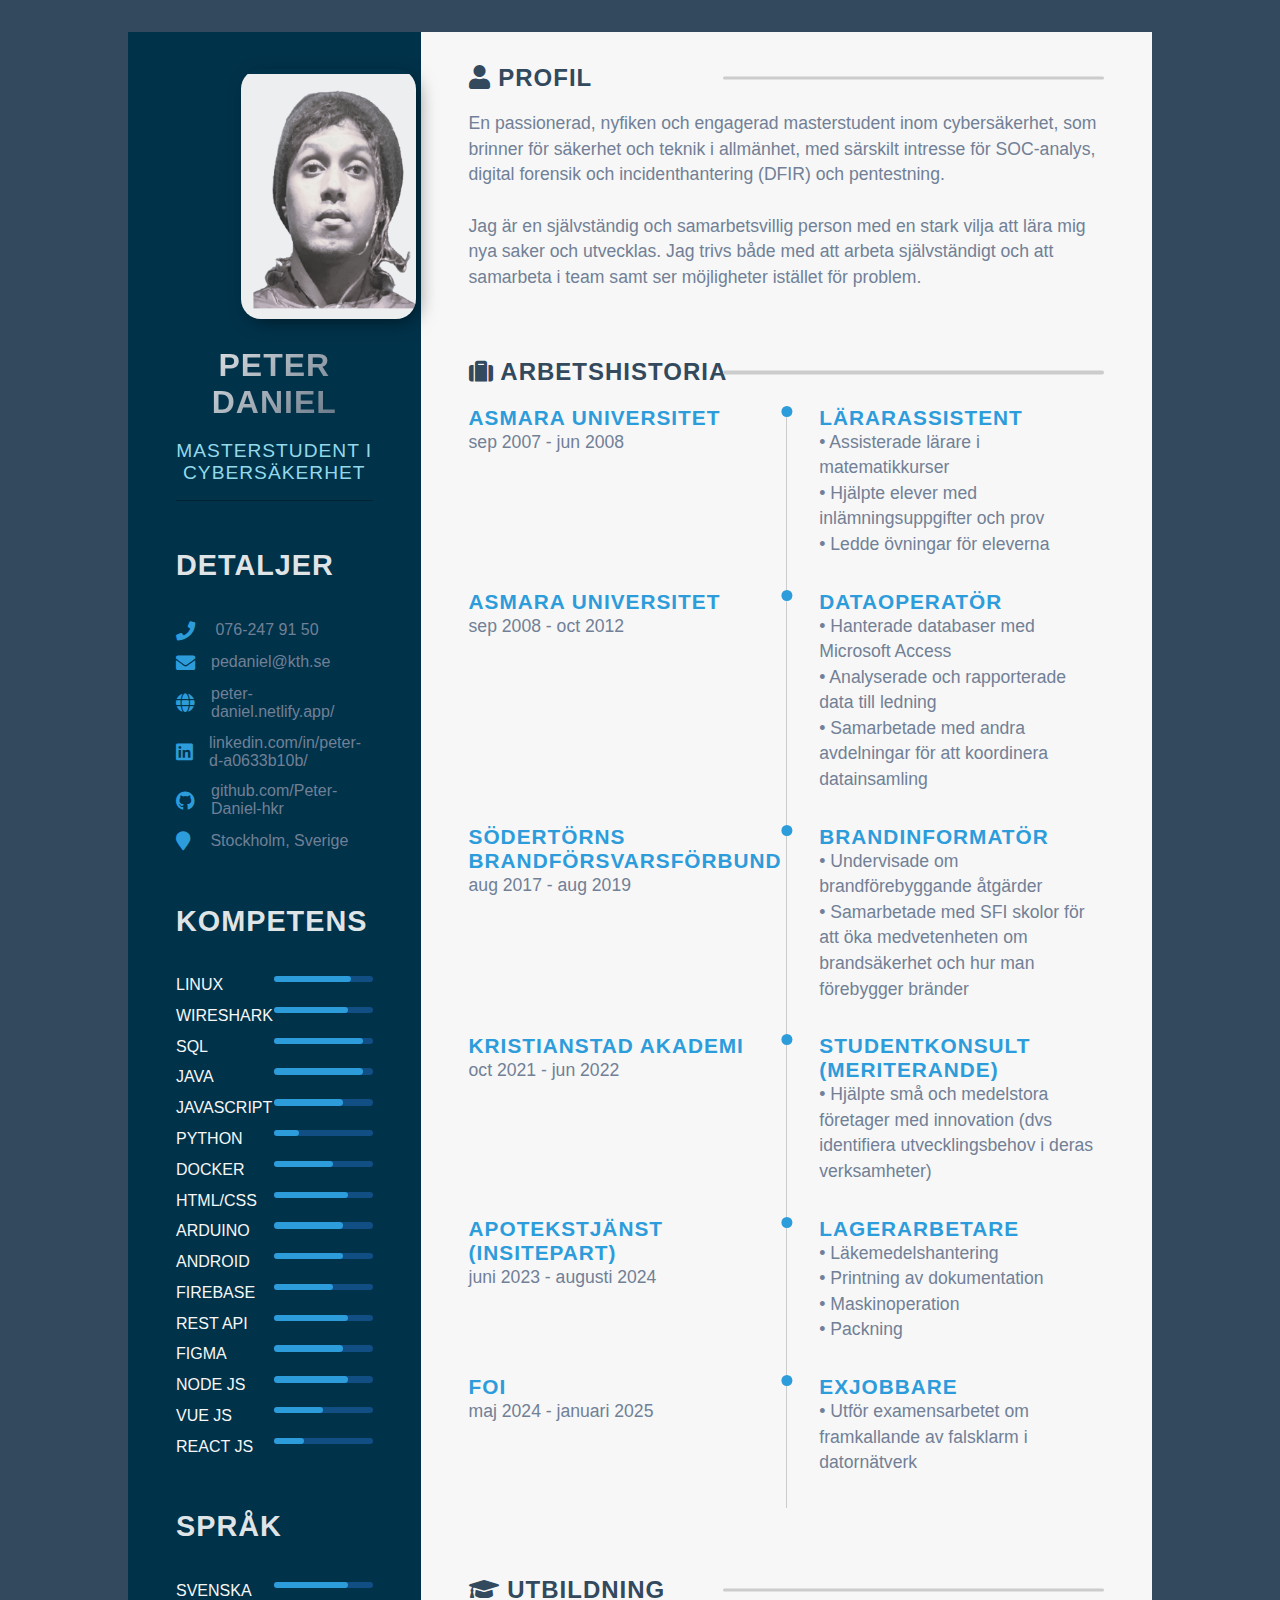
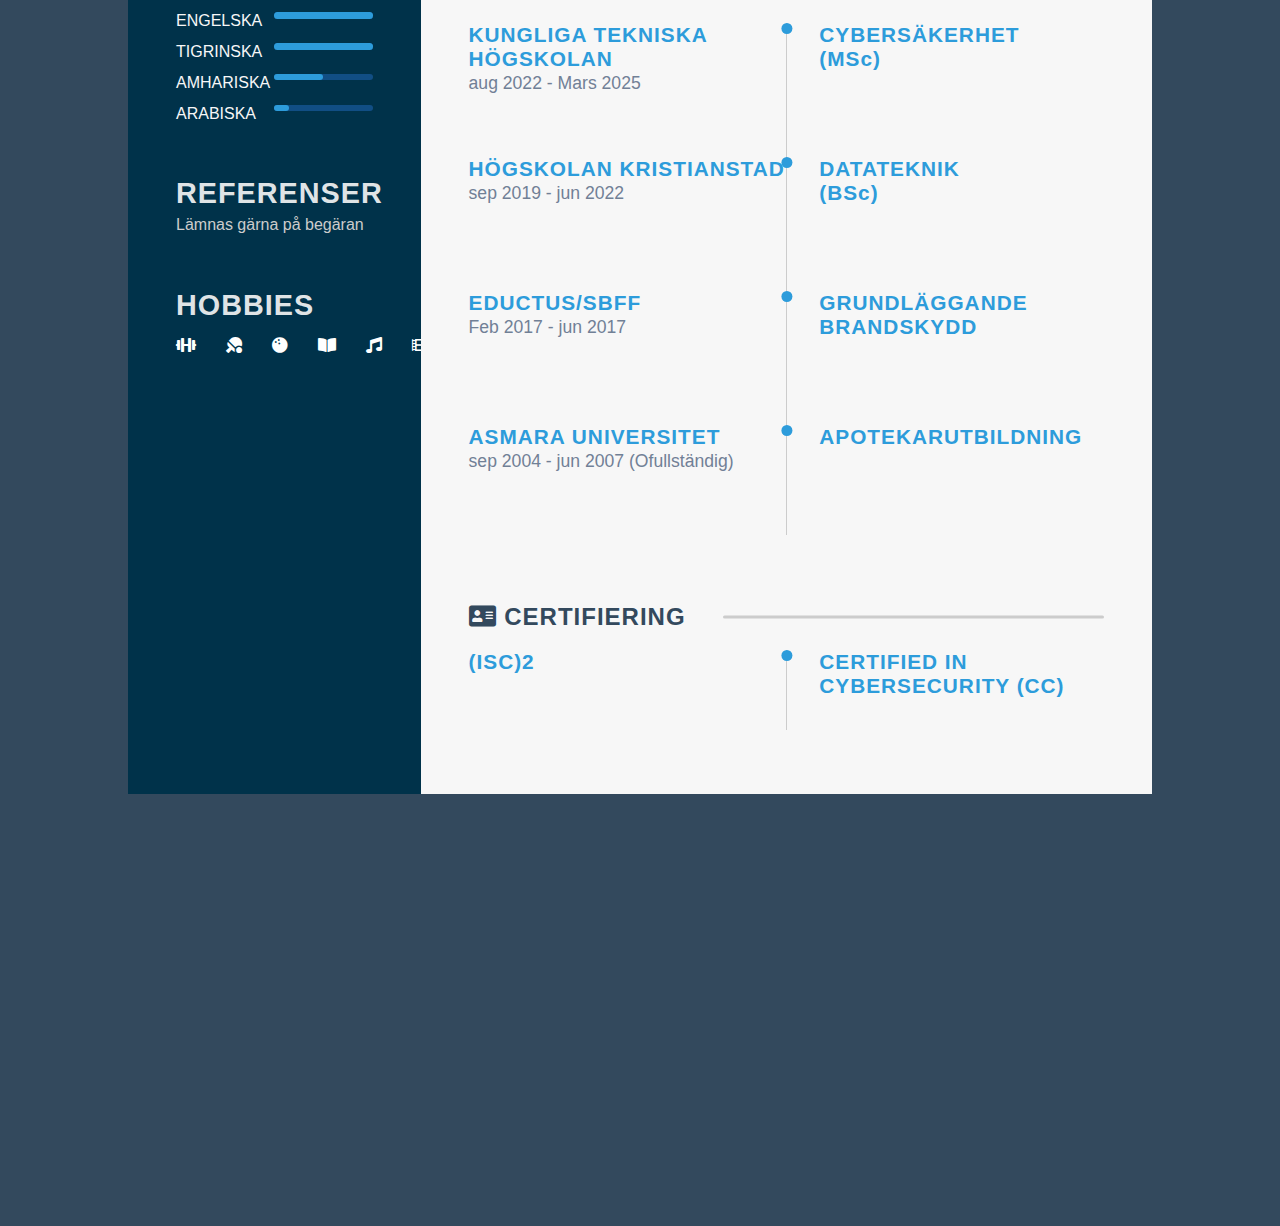
==== commit 3d9c7438: "Update index.html" ====
--- a/index.html
+++ b/index.html
@@ -59,7 +59,7 @@
                         </li>
                         <li>
                             <i class="fa fa-map-marker"></i>
-                            <a href="https://www.google.se/maps/place/Ladug%C3%A5rdsg%C3%A4rdet,+%C3%96stermalm,+Stockholm,+Sweden/@59.3424964,18.0969279,14z/data=!3m1!4b1!4m6!3m5!1s0x465f798339577869:0x95e473a8d998ab8f!8m2!3d59.3395198!4d18.114564!16zL20vMDUwdzQ2?entry=ttu&g_ep=EgoyMDI1MDIxOS4xIKXMDSoJLDEwMjExNDUzSAFQAw%3D%3D">&nbsp;Stockholm, Sverige</a>
+                            <a href="https://www.google.se/maps/place/Ladug%C3%A5rdsg%C3%A4rdet,+%C3%96stermalm,+Stockholm,+Sweden/@59.3424964,18.0969279,14z/data=!3m1!4b1!4m6!3m5!1s0x465f798339577869:0x95e473a8d998ab8f!8m2!3d59.3395198!4d18.114564!16zL20vMDUwdzQ2?entry=ttu&g_ep=EgoyMDI1MDIxOS4xIKXMDSoJLDEwMjExNDUzSAFQAw%3D%3D" target="_blank" style="color: #718096; text-decoration: none">&nbsp;Stockholm, Sverige</a>
 
                         </li>
                     </ul>
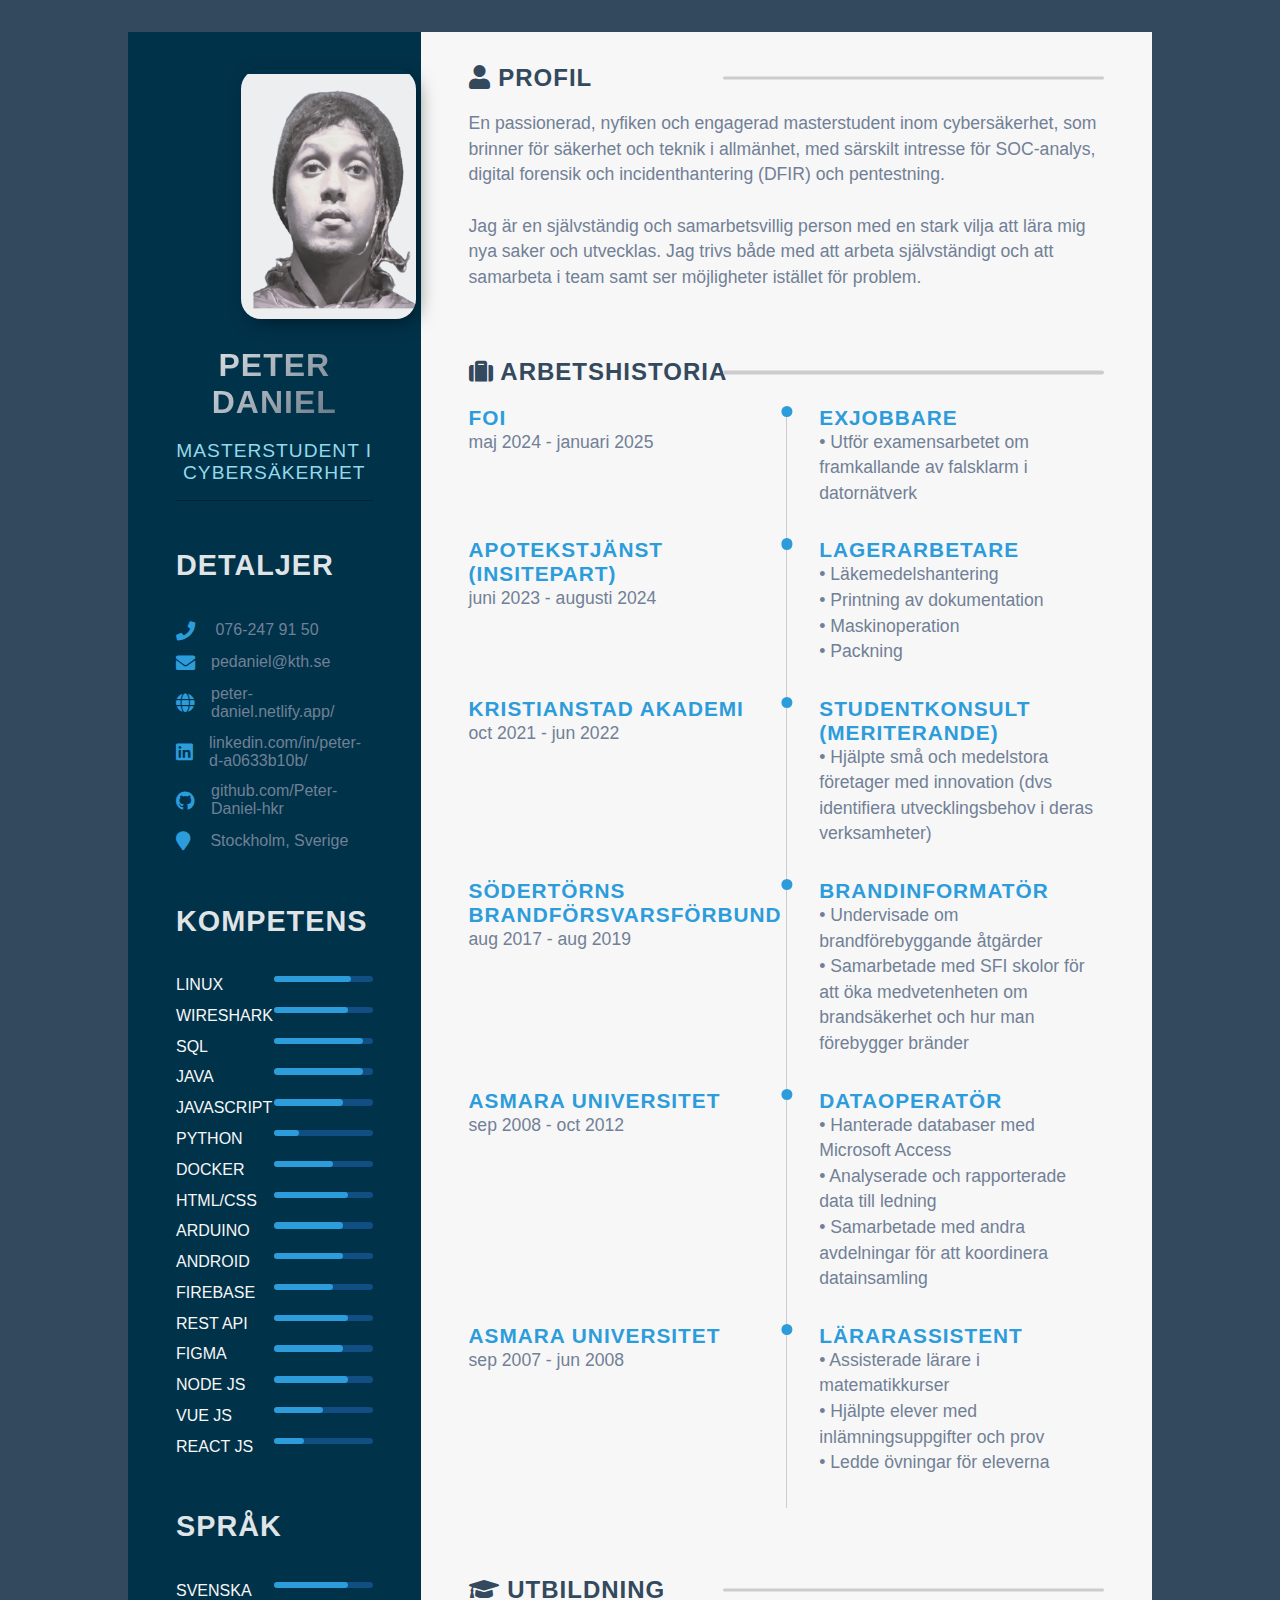
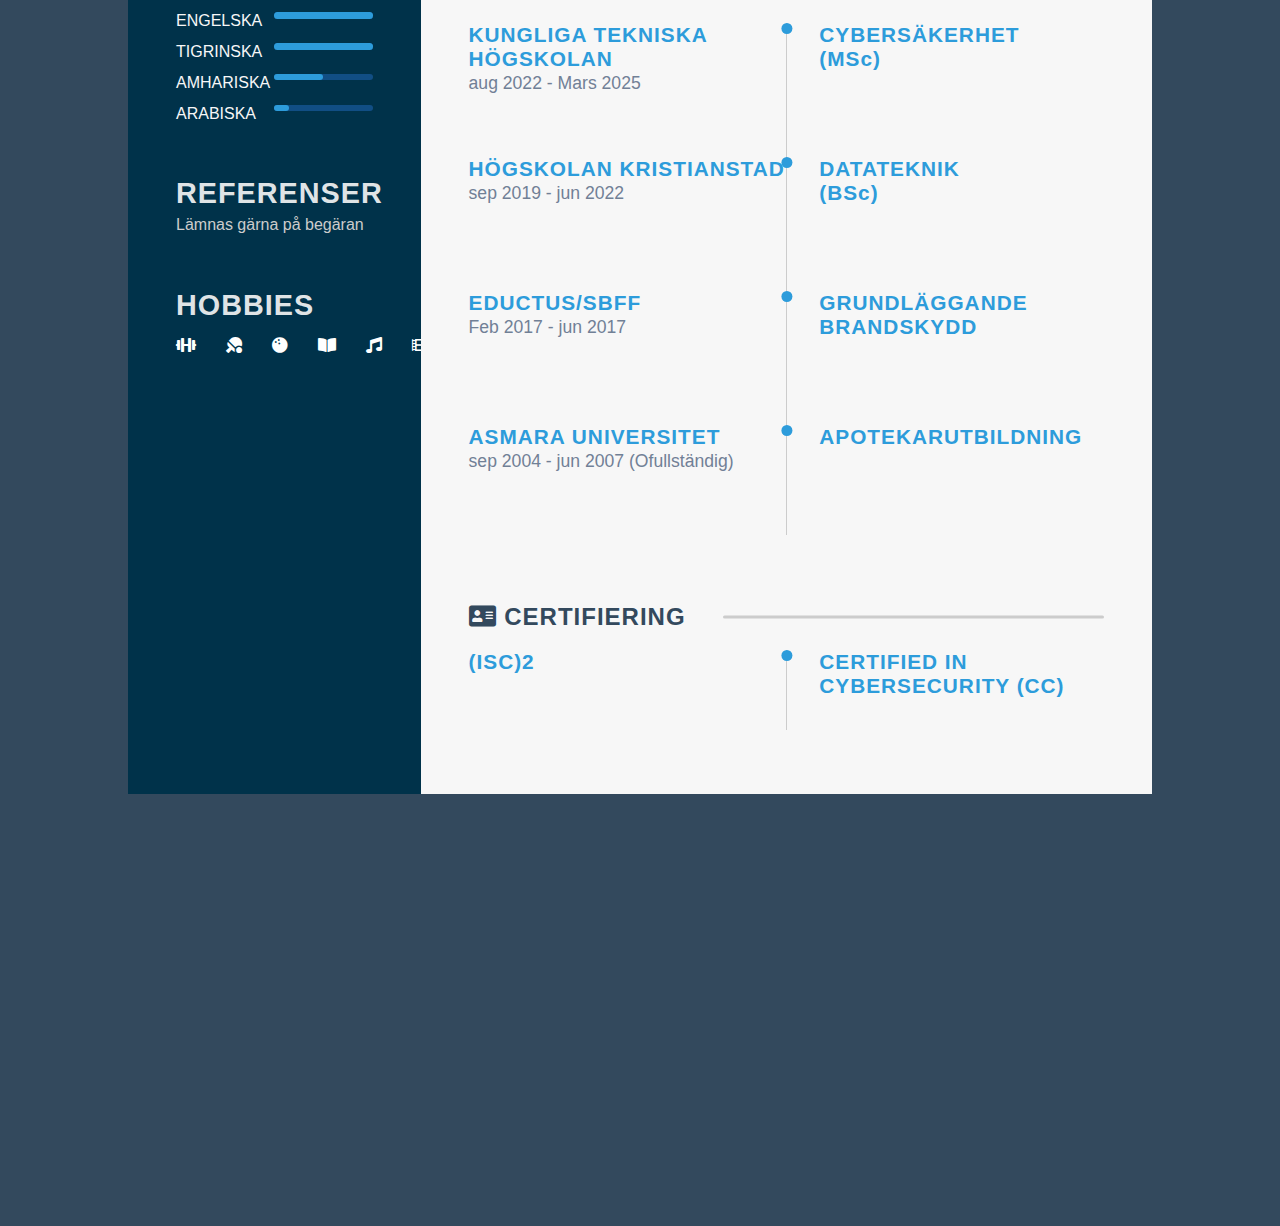
==== commit 95077ba5: "Update index.html" ====
--- a/index.html
+++ b/index.html
@@ -267,76 +267,23 @@
 
                 <section class="experince sect">
                     <h2 class="right-title"><i class="fa fa-suitcase" ></i> Arbetshistoria</h2> 
-                     <div class="timeline">
-                        <div class="left-tl-content">
-                            <h5 class="tl-title">Asmara Universitet</h5>
-                            <p class="para">sep 2007 - jun 2008</p>
-                        </div>
-                        <div class="right-tl-content">
-                            <div class="tl-content">
-                                <h5 class="tl-title-2">Lärarassistent</h5>
-                                <div class="para">
-                                    <ul class="bullet">
-                                        <li>• Assisterade lärare i matematikkurser</li>
-                                        <li>• Hjälpte elever med inlämningsuppgifter och prov</li>
-                                        <li>• Ledde övningar för eleverna</li>
-                                    </ul>
-                                </div>
-                            </div>
-                        </div>
-                    </div>
-                    <div class="timeline">
-                        <div class="left-tl-content">
-                            <h5 class="tl-title">Asmara Universitet</h5>
-                            <p class="para">sep 2008 - oct 2012</p>
-                        </div>
-                        <div class="right-tl-content">
-                            <div class="tl-content">
-                                <h5 class="tl-title-2">Dataoperatör</h5>
-                                <div class="para">
-                                    <ul class="bullet">
-                                        <li>• Hanterade databaser med Microsoft Access</li>
-                                        <li>• Analyserade och rapporterade data till ledning</li>
-                                        <li>• Samarbetade med andra avdelningar för att koordinera datainsamling</li>
-                                    </ul>
-                                </div>
-                            </div>
-                        </div>
-                    </div>
-                    <div class="timeline">
-                        <div class="left-tl-content">
-                            <h5 class="tl-title">Södertörns Brandförsvarsförbund</h5>
-                            <p class="para">aug 2017 - aug 2019</p>
-                        </div>
-                        <div class="right-tl-content">
-                            <div class="tl-content">
-                                <h5 class="tl-title-2">Brandinformatör</h5>
-                                <div class="para">
-                                    <ul class="bullet">
-                                        <li>• Undervisade om brandförebyggande åtgärder</li>
-                                        <li>• Samarbetade med SFI skolor för att öka medvetenheten om brandsäkerhet och hur man förebygger bränder</li>
-                                    </ul>
-                                </div>
-                            </div>
-                        </div>
-                    </div>
-                    <div class="timeline">
-                        <div class="left-tl-content">
-                            <h5 class="tl-title">Kristianstad Akademi</h5>
-                            <p class="para">oct 2021 - jun 2022</p>
-                        </div>
-                        <div class="right-tl-content">
-                            <div class="tl-content">
-                                <h5 class="tl-title-2">Studentkonsult (meriterande)</h5>
-                                <div class="para">
-                                    <ul class="bullet">
-                                        <li>• Hjälpte små och medelstora företager med innovation (dvs identifiera utvecklingsbehov i deras verksamheter)</li>
-                                    </ul>
-                                </div>
-                            </div>
-                        </div>
-                    </div>
-                     <div class="timeline">
+                    <div class="timeline">
+                        <div class="left-tl-content">
+                            <h5 class="tl-title">FOI</h5>
+                            <p class="para">maj 2024 - januari 2025</p>
+                        </div>
+                        <div class="right-tl-content">
+                            <div class="tl-content">
+                                <h5 class="tl-title-2">Exjobbare</h5>
+                                <div class="para">
+                                    <ul class="bullet">
+                                        <li>• Utför examensarbetet om framkallande av falsklarm i datornätverk</li>
+                                    </ul>
+                                </div>
+                            </div>
+                        </div>
+                    </div>
+                    <div class="timeline">
                         <div class="left-tl-content">
                             <h5 class="tl-title">Apotekstjänst (Insitepart)</h5>
                             <p class="para">juni 2023 - augusti 2024</p>
@@ -357,15 +304,68 @@
                     </div>
                     <div class="timeline">
                         <div class="left-tl-content">
-                            <h5 class="tl-title">FOI</h5>
-                            <p class="para">maj 2024 - januari 2025</p>
-                        </div>
-                        <div class="right-tl-content">
-                            <div class="tl-content">
-                                <h5 class="tl-title-2">Exjobbare</h5>
-                                <div class="para">
-                                    <ul class="bullet">
-                                        <li>• Utför examensarbetet om framkallande av falsklarm i datornätverk</li>
+                            <h5 class="tl-title">Kristianstad Akademi</h5>
+                            <p class="para">oct 2021 - jun 2022</p>
+                        </div>
+                        <div class="right-tl-content">
+                            <div class="tl-content">
+                                <h5 class="tl-title-2">Studentkonsult (meriterande)</h5>
+                                <div class="para">
+                                    <ul class="bullet">
+                                        <li>• Hjälpte små och medelstora företager med innovation (dvs identifiera utvecklingsbehov i deras verksamheter)</li>
+                                    </ul>
+                                </div>
+                            </div>
+                        </div>
+                    </div>
+                    <div class="timeline">
+                        <div class="left-tl-content">
+                            <h5 class="tl-title">Södertörns Brandförsvarsförbund</h5>
+                            <p class="para">aug 2017 - aug 2019</p>
+                        </div>
+                        <div class="right-tl-content">
+                            <div class="tl-content">
+                                <h5 class="tl-title-2">Brandinformatör</h5>
+                                <div class="para">
+                                    <ul class="bullet">
+                                        <li>• Undervisade om brandförebyggande åtgärder</li>
+                                        <li>• Samarbetade med SFI skolor för att öka medvetenheten om brandsäkerhet och hur man förebygger bränder</li>
+                                    </ul>
+                                </div>
+                            </div>
+                        </div>
+                    </div>
+                    <div class="timeline">
+                        <div class="left-tl-content">
+                            <h5 class="tl-title">Asmara Universitet</h5>
+                            <p class="para">sep 2008 - oct 2012</p>
+                        </div>
+                        <div class="right-tl-content">
+                            <div class="tl-content">
+                                <h5 class="tl-title-2">Dataoperatör</h5>
+                                <div class="para">
+                                    <ul class="bullet">
+                                        <li>• Hanterade databaser med Microsoft Access</li>
+                                        <li>• Analyserade och rapporterade data till ledning</li>
+                                        <li>• Samarbetade med andra avdelningar för att koordinera datainsamling</li>
+                                    </ul>
+                                </div>
+                            </div>
+                        </div>
+                    </div>
+                    <div class="timeline">
+                        <div class="left-tl-content">
+                            <h5 class="tl-title">Asmara Universitet</h5>
+                            <p class="para">sep 2007 - jun 2008</p>
+                        </div>
+                        <div class="right-tl-content">
+                            <div class="tl-content">
+                                <h5 class="tl-title-2">Lärarassistent</h5>
+                                <div class="para">
+                                    <ul class="bullet">
+                                        <li>• Assisterade lärare i matematikkurser</li>
+                                        <li>• Hjälpte elever med inlämningsuppgifter och prov</li>
+                                        <li>• Ledde övningar för eleverna</li>
                                     </ul>
                                 </div>
                             </div>
